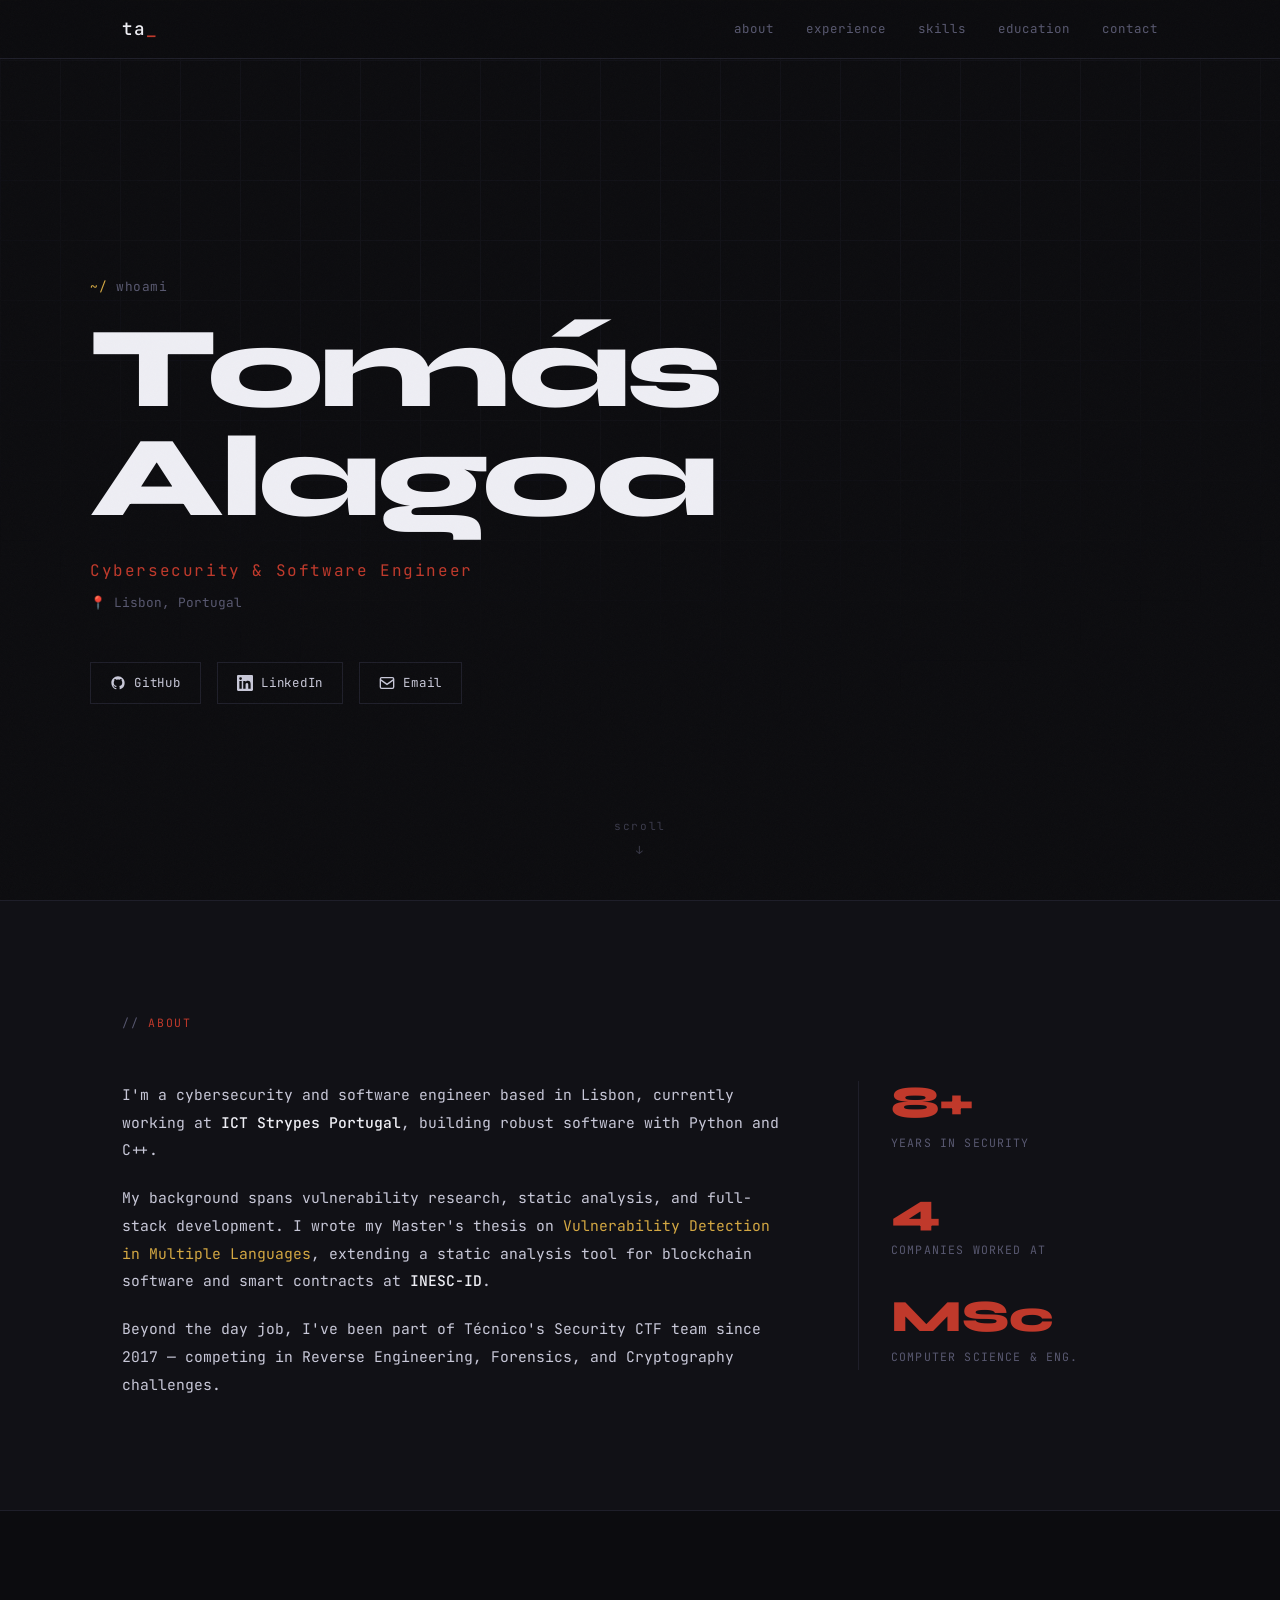
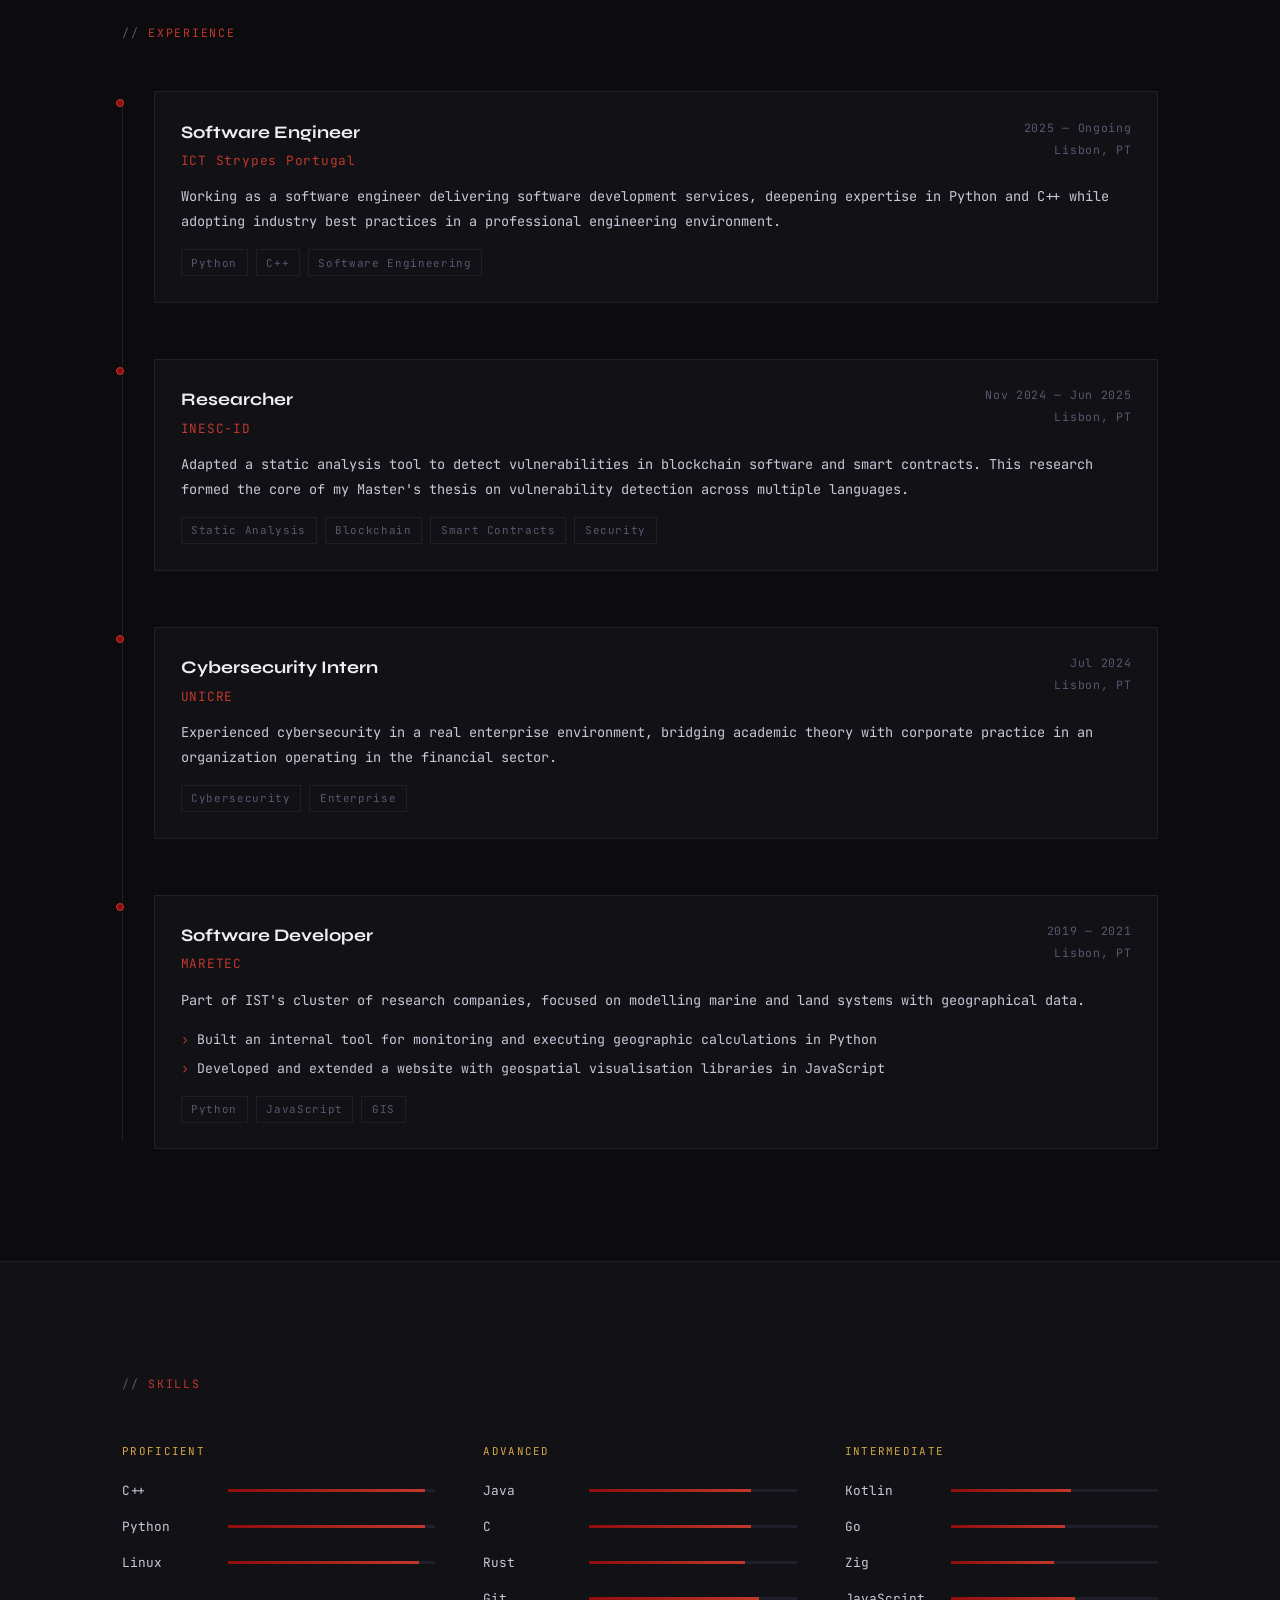
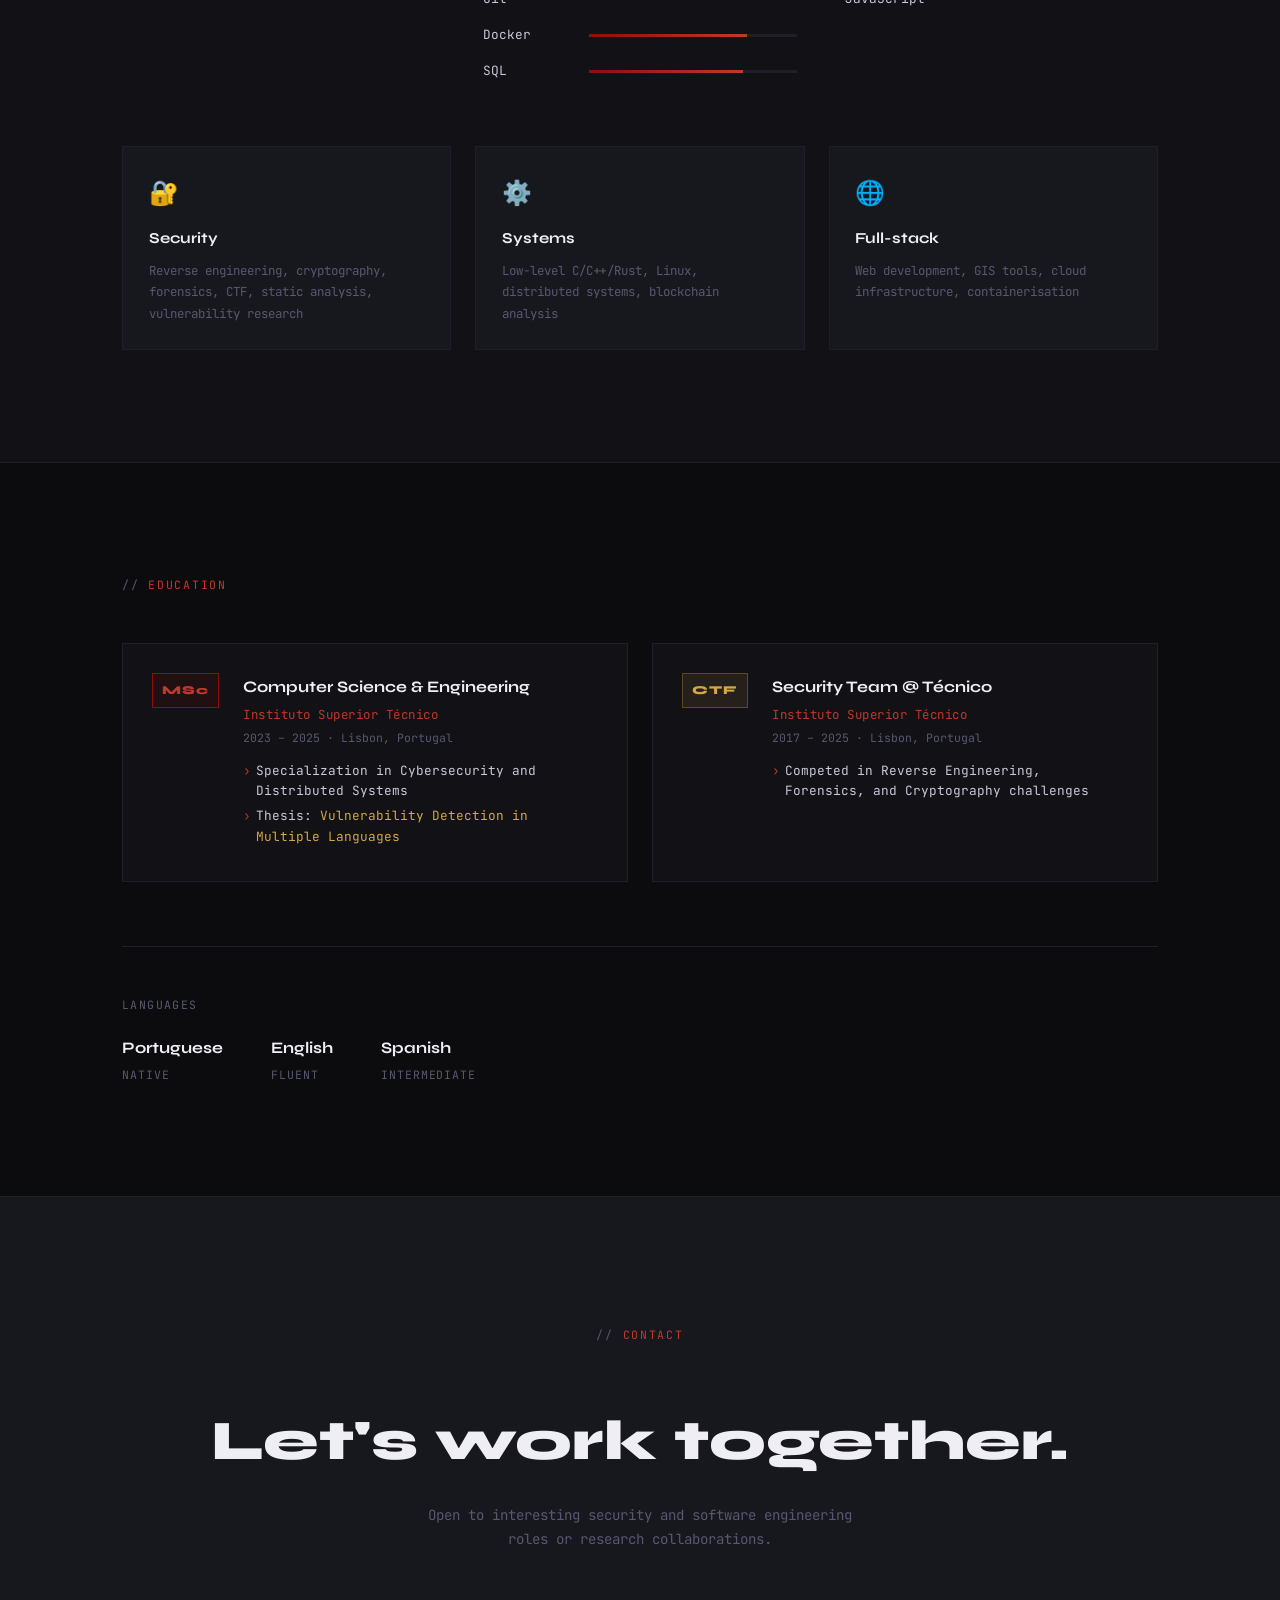
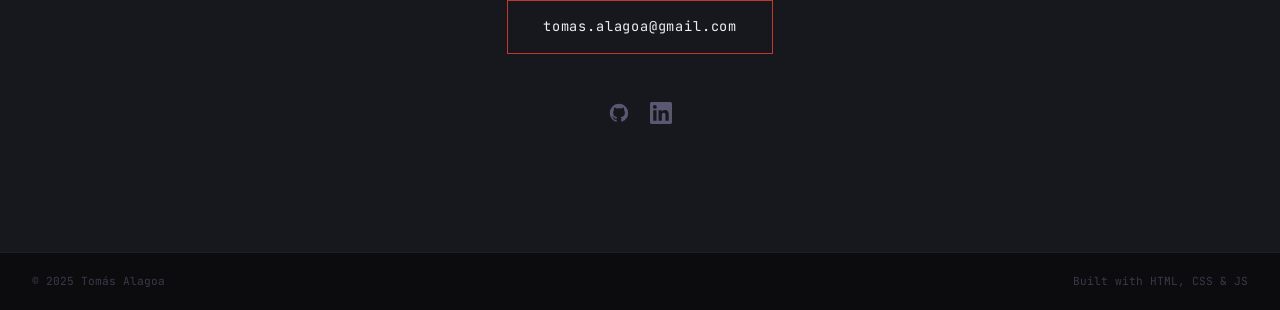
==== index.html @ 2c12c7b5 "Changes" ====
<!DOCTYPE html>
<html lang="en">
<head>
  <meta charset="UTF-8" />
  <meta name="viewport" content="width=device-width, initial-scale=1.0" />
  <title>Tomás Alagoa — Cybersecurity & Software Engineer</title>
  <link rel="stylesheet" href="style.css" />
  <link rel="preconnect" href="https://fonts.googleapis.com" />
  <link rel="preconnect" href="https://fonts.gstatic.com" crossorigin />
  <link href="https://fonts.googleapis.com/css2?family=Syne:wght@400;700;800&family=JetBrains+Mono:wght@300;400;500&display=swap" rel="stylesheet" />
</head>
<body>

  <!-- Noise overlay -->
  <div class="noise"></div>

  <!-- Grid background -->
  <div class="grid-bg"></div>

  <!-- NAV -->
  <nav id="navbar">
    <div class="nav-inner">
      <span class="nav-logo">ta<span class="blink">_</span></span>
      <ul class="nav-links">
        <li><a href="#about">about</a></li>
        <li><a href="#experience">experience</a></li>
        <li><a href="#skills">skills</a></li>
        <li><a href="#education">education</a></li>
        <li><a href="#contact">contact</a></li>
      </ul>
      <button class="hamburger" id="hamburger" aria-label="Toggle menu">
        <span></span><span></span><span></span>
      </button>
    </div>
    <div class="mobile-menu" id="mobile-menu">
      <a href="#about">about</a>
      <a href="#experience">experience</a>
      <a href="#skills">skills</a>
      <a href="#education">education</a>
      <a href="#contact">contact</a>
    </div>
  </nav>

  <!-- HERO -->
  <section id="hero">
    <div class="hero-inner">
      <p class="hero-pre"><span class="prompt">~/</span> whoami</p>
      <h1 class="hero-name">Tomás<br/>Alagoa</h1>
      <p class="hero-tagline">Cybersecurity &amp; Software Engineer</p>
      <p class="hero-location">📍 Lisbon, Portugal</p>
      <div class="hero-links">
        <a href="https://github.com/tomasalagoa" target="_blank" class="hero-link">
          <svg viewBox="0 0 24 24" fill="currentColor"><path d="M12 2C6.477 2 2 6.484 2 12.017c0 4.425 2.865 8.18 6.839 9.504.5.092.682-.217.682-.483 0-.237-.008-.868-.013-1.703-2.782.605-3.369-1.343-3.369-1.343-.454-1.158-1.11-1.466-1.11-1.466-.908-.62.069-.608.069-.608 1.003.07 1.531 1.032 1.531 1.032.892 1.53 2.341 1.088 2.91.832.092-.647.35-1.088.636-1.338-2.22-.253-4.555-1.113-4.555-4.951 0-1.093.39-1.988 1.029-2.688-.103-.253-.446-1.272.098-2.65 0 0 .84-.27 2.75 1.026A9.564 9.564 0 0112 6.844c.85.004 1.705.115 2.504.337 1.909-1.296 2.747-1.027 2.747-1.027.546 1.379.202 2.398.1 2.651.64.7 1.028 1.595 1.028 2.688 0 3.848-2.339 4.695-4.566 4.943.359.309.678.92.678 1.855 0 1.338-.012 2.419-.012 2.747 0 .268.18.58.688.482A10.019 10.019 0 0022 12.017C22 6.484 17.522 2 12 2z"/></svg>
          GitHub
        </a>
        <a href="https://linkedin.com/in/tomasalagoa" target="_blank" class="hero-link">
          <svg viewBox="0 0 24 24" fill="currentColor"><path d="M20.447 20.452h-3.554v-5.569c0-1.328-.027-3.037-1.852-3.037-1.853 0-2.136 1.445-2.136 2.939v5.667H9.351V9h3.414v1.561h.046c.477-.9 1.637-1.85 3.37-1.85 3.601 0 4.267 2.37 4.267 5.455v6.286zM5.337 7.433a2.062 2.062 0 01-2.063-2.065 2.064 2.064 0 112.063 2.065zm1.782 13.019H3.555V9h3.564v11.452zM22.225 0H1.771C.792 0 0 .774 0 1.729v20.542C0 23.227.792 24 1.771 24h20.451C23.2 24 24 23.227 24 22.271V1.729C24 .774 23.2 0 22.222 0h.003z"/></svg>
          LinkedIn
        </a>
        <a href="mailto:tomas.alagoa@gmail.com" class="hero-link">
          <svg viewBox="0 0 24 24" fill="none" stroke="currentColor" stroke-width="2"><rect x="2" y="4" width="20" height="16" rx="2"/><path d="m2 7 10 7 10-7"/></svg>
          Email
        </a>
      </div>
    </div>
    <div class="scroll-hint">scroll<span class="scroll-arrow">↓</span></div>
  </section>

  <!-- ABOUT -->
  <section id="about">
    <div class="section-inner">
      <div class="section-label"><span class="prompt">//</span> about</div>
      <div class="about-grid">
        <div class="about-text">
          <p>
            I'm a cybersecurity and software engineer based in Lisbon, currently working at <strong>ICT Strypes Portugal</strong>, building robust software with Python and C++.
          </p>
          <p>
            My background spans vulnerability research, static analysis, and full-stack development. I wrote my Master's thesis on <em>Vulnerability Detection in Multiple Languages</em>, extending a static analysis tool for blockchain software and smart contracts at <strong>INESC-ID</strong>.
          </p>
          <p>
            Beyond the day job, I've been part of Técnico's Security CTF team since 2017 — competing in Reverse Engineering, Forensics, and Cryptography challenges.
          </p>
        </div>
        <div class="about-stats">
          <div class="stat">
            <span class="stat-num">8+</span>
            <span class="stat-label">years in security</span>
          </div>
          <div class="stat">
            <span class="stat-num">4</span>
            <span class="stat-label">companies worked at</span>
          </div>
          <div class="stat">
            <span class="stat-num">MSc</span>
            <span class="stat-label">Computer Science &amp; Eng.</span>
          </div>
        </div>
      </div>
    </div>
  </section>

  <!-- EXPERIENCE -->
  <section id="experience">
    <div class="section-inner">
      <div class="section-label"><span class="prompt">//</span> experience</div>

      <div class="timeline">

        <div class="timeline-item" data-index="0">
          <div class="tl-dot"></div>
          <div class="tl-content">
            <div class="tl-header">
              <div>
                <h3 class="tl-role">Software Engineer</h3>
                <p class="tl-company">ICT Strypes Portugal</p>
              </div>
              <div class="tl-meta">
                <span class="tl-date">2025 — Ongoing</span>
                <span class="tl-location">Lisbon, PT</span>
              </div>
            </div>
            <p class="tl-desc">Working as a software engineer delivering software development services, deepening expertise in Python and C++ while adopting industry best practices in a professional engineering environment.</p>
            <div class="tl-tags">
              <span class="tag">Python</span>
              <span class="tag">C++</span>
              <span class="tag">Software Engineering</span>
            </div>
          </div>
        </div>

        <div class="timeline-item" data-index="1">
          <div class="tl-dot"></div>
          <div class="tl-content">
            <div class="tl-header">
              <div>
                <h3 class="tl-role">Researcher</h3>
                <p class="tl-company">INESC-ID</p>
              </div>
              <div class="tl-meta">
                <span class="tl-date">Nov 2024 — Jun 2025</span>
                <span class="tl-location">Lisbon, PT</span>
              </div>
            </div>
            <p class="tl-desc">Adapted a static analysis tool to detect vulnerabilities in blockchain software and smart contracts. This research formed the core of my Master's thesis on vulnerability detection across multiple languages.</p>
            <div class="tl-tags">
              <span class="tag">Static Analysis</span>
              <span class="tag">Blockchain</span>
              <span class="tag">Smart Contracts</span>
              <span class="tag">Security</span>
            </div>
          </div>
        </div>

        <div class="timeline-item" data-index="2">
          <div class="tl-dot"></div>
          <div class="tl-content">
            <div class="tl-header">
              <div>
                <h3 class="tl-role">Cybersecurity Intern</h3>
                <p class="tl-company">UNICRE</p>
              </div>
              <div class="tl-meta">
                <span class="tl-date">Jul 2024</span>
                <span class="tl-location">Lisbon, PT</span>
              </div>
            </div>
            <p class="tl-desc">Experienced cybersecurity in a real enterprise environment, bridging academic theory with corporate practice in an organization operating in the financial sector.</p>
            <div class="tl-tags">
              <span class="tag">Cybersecurity</span>
              <span class="tag">Enterprise</span>
            </div>
          </div>
        </div>

        <div class="timeline-item" data-index="3">
          <div class="tl-dot"></div>
          <div class="tl-content">
            <div class="tl-header">
              <div>
                <h3 class="tl-role">Software Developer</h3>
                <p class="tl-company">MARETEC</p>
              </div>
              <div class="tl-meta">
                <span class="tl-date">2019 — 2021</span>
                <span class="tl-location">Lisbon, PT</span>
              </div>
            </div>
            <p class="tl-desc">Part of IST's cluster of research companies, focused on modelling marine and land systems with geographical data.</p>
            <ul class="tl-list">
              <li>Built an internal tool for monitoring and executing geographic calculations in Python</li>
              <li>Developed and extended a website with geospatial visualisation libraries in JavaScript</li>
            </ul>
            <div class="tl-tags">
              <span class="tag">Python</span>
              <span class="tag">JavaScript</span>
              <span class="tag">GIS</span>
            </div>
          </div>
        </div>

      </div>
    </div>
  </section>

  <!-- SKILLS -->
  <section id="skills">
    <div class="section-inner">
      <div class="section-label"><span class="prompt">//</span> skills</div>

      <div class="skills-grid">

        <div class="skill-group">
          <p class="skill-level">Proficient</p>
          <div class="skill-bar-group">
            <div class="skill-bar-item">
              <span>C++</span>
              <div class="bar"><div class="bar-fill" data-w="95"></div></div>
            </div>
            <div class="skill-bar-item">
              <span>Python</span>
              <div class="bar"><div class="bar-fill" data-w="95"></div></div>
            </div>
            <div class="skill-bar-item">
              <span>Linux</span>
              <div class="bar"><div class="bar-fill" data-w="92"></div></div>
            </div>
          </div>
        </div>

        <div class="skill-group">
          <p class="skill-level">Advanced</p>
          <div class="skill-bar-group">
            <div class="skill-bar-item">
              <span>Java</span>
              <div class="bar"><div class="bar-fill" data-w="78"></div></div>
            </div>
            <div class="skill-bar-item">
              <span>C</span>
              <div class="bar"><div class="bar-fill" data-w="78"></div></div>
            </div>
            <div class="skill-bar-item">
              <span>Rust</span>
              <div class="bar"><div class="bar-fill" data-w="75"></div></div>
            </div>
            <div class="skill-bar-item">
              <span>Git</span>
              <div class="bar"><div class="bar-fill" data-w="82"></div></div>
            </div>
            <div class="skill-bar-item">
              <span>Docker</span>
              <div class="bar"><div class="bar-fill" data-w="76"></div></div>
            </div>
            <div class="skill-bar-item">
              <span>SQL</span>
              <div class="bar"><div class="bar-fill" data-w="74"></div></div>
            </div>
          </div>
        </div>

        <div class="skill-group">
          <p class="skill-level">Intermediate</p>
          <div class="skill-bar-group">
            <div class="skill-bar-item">
              <span>Kotlin</span>
              <div class="bar"><div class="bar-fill" data-w="58"></div></div>
            </div>
            <div class="skill-bar-item">
              <span>Go</span>
              <div class="bar"><div class="bar-fill" data-w="55"></div></div>
            </div>
            <div class="skill-bar-item">
              <span>Zig</span>
              <div class="bar"><div class="bar-fill" data-w="50"></div></div>
            </div>
            <div class="skill-bar-item">
              <span>JavaScript</span>
              <div class="bar"><div class="bar-fill" data-w="60"></div></div>
            </div>
          </div>
        </div>

      </div>

      <div class="domains">
        <div class="domain-card">
          <div class="domain-icon">🔐</div>
          <h4>Security</h4>
          <p>Reverse engineering, cryptography, forensics, CTF, static analysis, vulnerability research</p>
        </div>
        <div class="domain-card">
          <div class="domain-icon">⚙️</div>
          <h4>Systems</h4>
          <p>Low-level C/C++/Rust, Linux, distributed systems, blockchain analysis</p>
        </div>
        <div class="domain-card">
          <div class="domain-icon">🌐</div>
          <h4>Full-stack</h4>
          <p>Web development, GIS tools, cloud infrastructure, containerisation</p>
        </div>
      </div>

    </div>
  </section>

  <!-- EDUCATION -->
  <section id="education">
    <div class="section-inner">
      <div class="section-label"><span class="prompt">//</span> education</div>

      <div class="edu-grid">

        <div class="edu-card">
          <div class="edu-badge">MSc</div>
          <div class="edu-body">
            <h3>Computer Science &amp; Engineering</h3>
            <p class="edu-school">Instituto Superior Técnico</p>
            <p class="edu-date">2023 – 2025 · Lisbon, Portugal</p>
            <ul>
              <li>Specialization in Cybersecurity and Distributed Systems</li>
              <li>Thesis: <em>Vulnerability Detection in Multiple Languages</em></li>
            </ul>
          </div>
        </div>

        <div class="edu-card">
          <div class="edu-badge edu-badge--alt">CTF</div>
          <div class="edu-body">
            <h3>Security Team @ Técnico</h3>
            <p class="edu-school">Instituto Superior Técnico</p>
            <p class="edu-date">2017 – 2025 · Lisbon, Portugal</p>
            <ul>
              <li>Competed in Reverse Engineering, Forensics, and Cryptography challenges</li>
            </ul>
          </div>
        </div>

      </div>

      <div class="languages-block">
        <div class="section-sublabel">Languages</div>
        <div class="lang-list">
          <div class="lang-item">
            <span class="lang-name">Portuguese</span>
            <span class="lang-level">Native</span>
          </div>
          <div class="lang-item">
            <span class="lang-name">English</span>
            <span class="lang-level">Fluent</span>
          </div>
          <div class="lang-item">
            <span class="lang-name">Spanish</span>
            <span class="lang-level">Intermediate</span>
          </div>
        </div>
      </div>

    </div>
  </section>

  <!-- CONTACT -->
  <section id="contact">
    <div class="section-inner contact-inner">
      <div class="section-label"><span class="prompt">//</span> contact</div>
      <h2 class="contact-heading">Let's work together.</h2>
      <p class="contact-sub">Open to interesting security and software engineering roles or research collaborations.</p>
      <div class="contact-links">
        <a href="mailto:tomas.alagoa@gmail.com" class="contact-btn">
          tomas.alagoa@gmail.com
        </a>
        <div class="contact-socials">
          <a href="https://github.com/tomasalagoa" target="_blank" aria-label="GitHub">
            <svg viewBox="0 0 24 24" fill="currentColor"><path d="M12 2C6.477 2 2 6.484 2 12.017c0 4.425 2.865 8.18 6.839 9.504.5.092.682-.217.682-.483 0-.237-.008-.868-.013-1.703-2.782.605-3.369-1.343-3.369-1.343-.454-1.158-1.11-1.466-1.11-1.466-.908-.62.069-.608.069-.608 1.003.07 1.531 1.032 1.531 1.032.892 1.53 2.341 1.088 2.91.832.092-.647.35-1.088.636-1.338-2.22-.253-4.555-1.113-4.555-4.951 0-1.093.39-1.988 1.029-2.688-.103-.253-.446-1.272.098-2.65 0 0 .84-.27 2.75 1.026A9.564 9.564 0 0112 6.844c.85.004 1.705.115 2.504.337 1.909-1.296 2.747-1.027 2.747-1.027.546 1.379.202 2.398.1 2.651.64.7 1.028 1.595 1.028 2.688 0 3.848-2.339 4.695-4.566 4.943.359.309.678.92.678 1.855 0 1.338-.012 2.419-.012 2.747 0 .268.18.58.688.482A10.019 10.019 0 0022 12.017C22 6.484 17.522 2 12 2z"/></svg>
          </a>
          <a href="https://linkedin.com/in/tomasalagoa" target="_blank" aria-label="LinkedIn">
            <svg viewBox="0 0 24 24" fill="currentColor"><path d="M20.447 20.452h-3.554v-5.569c0-1.328-.027-3.037-1.852-3.037-1.853 0-2.136 1.445-2.136 2.939v5.667H9.351V9h3.414v1.561h.046c.477-.9 1.637-1.85 3.37-1.85 3.601 0 4.267 2.37 4.267 5.455v6.286zM5.337 7.433a2.062 2.062 0 01-2.063-2.065 2.064 2.064 0 112.063 2.065zm1.782 13.019H3.555V9h3.564v11.452zM22.225 0H1.771C.792 0 0 .774 0 1.729v20.542C0 23.227.792 24 1.771 24h20.451C23.2 24 24 23.227 24 22.271V1.729C24 .774 23.2 0 22.222 0h.003z"/></svg>
          </a>
        </div>
      </div>
    </div>
  </section>

  <!-- FOOTER -->
  <footer>
    <span class="mono">© 2025 Tomás Alagoa</span>
    <span class="mono footer-note">Built with HTML, CSS &amp; JS</span>
  </footer>

  <script src="main.js"></script>
</body>
</html>
---- style.css ----
/* ─── RESET & BASE ─────────────────────────────────── */
*, *::before, *::after { box-sizing: border-box; margin: 0; padding: 0; }

:root {
  --bg:        #0c0c0f;
  --surface:   #111116;
  --surface2:  #17171e;
  --border:    #1f1f2a;
  --red:       #c0392b;
  --red-dim:   #8f0d0d;
  --gold:      #d4a843;
  --text:      #c8c8d8;
  --text-dim:  #585870;
  --text-mute: #3a3a4a;
  --white:     #eeeef4;
  --mono:      'JetBrains Mono', monospace;
  --sans:      'Syne', sans-serif;
}

html { scroll-behavior: smooth; }

body {
  background: var(--bg);
  color: var(--text);
  font-family: var(--mono);
  font-size: 15px;
  line-height: 1.7;
  overflow-x: hidden;
}

/* ─── TEXTURES ─────────────────────────────────────── */
.noise {
  pointer-events: none;
  position: fixed;
  inset: 0;
  z-index: 1000;
  opacity: 0.025;
  background-image: url("data:image/svg+xml,%3Csvg viewBox='0 0 512 512' xmlns='http://www.w3.org/2000/svg'%3E%3Cfilter id='n'%3E%3CfeTurbulence type='fractalNoise' baseFrequency='0.75' numOctaves='4' stitchTiles='stitch'/%3E%3C/filter%3E%3Crect width='100%25' height='100%25' filter='url(%23n)'/%3E%3C/svg%3E");
  background-size: 200px 200px;
}

.grid-bg {
  pointer-events: none;
  position: fixed;
  inset: 0;
  z-index: 0;
  background-image:
    linear-gradient(var(--border) 1px, transparent 1px),
    linear-gradient(90deg, var(--border) 1px, transparent 1px);
  background-size: 60px 60px;
  opacity: 0.35;
  mask-image: radial-gradient(ellipse 80% 80% at 50% 0%, black 40%, transparent 100%);
}

/* ─── TYPOGRAPHY HELPERS ───────────────────────────── */
.mono { font-family: var(--mono); }
strong { color: var(--white); font-weight: 500; }
em { color: var(--gold); font-style: normal; }
a { color: inherit; text-decoration: none; }

/* ─── NAV ──────────────────────────────────────────── */
#navbar {
  position: fixed;
  top: 0; left: 0; right: 0;
  z-index: 900;
  background: rgba(12,12,15,0.85);
  backdrop-filter: blur(12px);
  border-bottom: 1px solid var(--border);
  transition: box-shadow 0.3s;
}
#navbar.scrolled { box-shadow: 0 4px 30px rgba(0,0,0,0.5); }

.nav-inner {
  max-width: 1100px;
  margin: 0 auto;
  padding: 0 2rem;
  height: 58px;
  display: flex;
  align-items: center;
  justify-content: space-between;
}

.nav-logo {
  font-family: var(--mono);
  font-size: 1.1rem;
  font-weight: 500;
  color: var(--white);
  letter-spacing: 0.05em;
}

.nav-links {
  list-style: none;
  display: flex;
  gap: 2rem;
}
.nav-links a {
  font-size: 0.78rem;
  color: var(--text-dim);
  letter-spacing: 0.08em;
  text-transform: lowercase;
  transition: color 0.2s;
  position: relative;
}
.nav-links a::after {
  content: '';
  position: absolute;
  bottom: -2px; left: 0; right: 100%;
  height: 1px;
  background: var(--red);
  transition: right 0.25s ease;
}
.nav-links a:hover { color: var(--white); }
.nav-links a:hover::after { right: 0; }

.blink {
  animation: blink 1.1s step-end infinite;
  color: var(--red);
}
@keyframes blink { 0%,100%{opacity:1} 50%{opacity:0} }

/* hamburger */
.hamburger {
  display: none;
  flex-direction: column;
  gap: 5px;
  background: none;
  border: none;
  cursor: pointer;
  padding: 4px;
}
.hamburger span {
  display: block;
  width: 22px;
  height: 1.5px;
  background: var(--text);
  transition: transform 0.3s, opacity 0.3s;
}

.mobile-menu {
  display: none;
  flex-direction: column;
  padding: 1rem 2rem 1.5rem;
  gap: 1rem;
  border-top: 1px solid var(--border);
}
.mobile-menu a {
  font-size: 0.85rem;
  color: var(--text-dim);
  letter-spacing: 0.08em;
}
.mobile-menu.open { display: flex; }

@media (max-width: 680px) {
  .nav-links { display: none; }
  .hamburger { display: flex; }
}

/* ─── SECTIONS ─────────────────────────────────────── */
section {
  position: relative;
  z-index: 1;
}

.section-inner {
  max-width: 1100px;
  margin: 0 auto;
  padding: 7rem 2rem;
}

.section-label {
  font-family: var(--mono);
  font-size: 0.72rem;
  letter-spacing: 0.15em;
  color: var(--red);
  text-transform: uppercase;
  margin-bottom: 3rem;
}
.section-label .prompt { color: var(--text-dim); }

.section-sublabel {
  font-size: 0.72rem;
  letter-spacing: 0.12em;
  color: var(--text-dim);
  text-transform: uppercase;
  margin-bottom: 1.2rem;
}

/* ─── HERO ─────────────────────────────────────────── */
#hero {
  min-height: 100vh;
  display: flex;
  flex-direction: column;
  justify-content: center;
  padding: 0 2rem;
  position: relative;
  z-index: 1;
}

.hero-inner {
  max-width: 1100px;
  margin: 0 auto;
  width: 100%;
  padding-top: 80px;
}

.hero-pre {
  font-family: var(--mono);
  font-size: 0.8rem;
  color: var(--text-dim);
  margin-bottom: 1rem;
  letter-spacing: 0.05em;
}
.hero-pre .prompt { color: var(--gold); }

.hero-name {
  font-family: var(--sans);
  font-size: clamp(3.5rem, 9vw, 7.5rem);
  font-weight: 800;
  line-height: 0.95;
  color: var(--white);
  letter-spacing: -0.03em;
  margin-bottom: 1.5rem;
}

/* Red underline accent on second word */
.hero-name::after {
  display: none;
}

.hero-tagline {
  font-family: var(--mono);
  font-size: clamp(0.85rem, 2vw, 1rem);
  color: var(--red);
  letter-spacing: 0.1em;
  margin-bottom: 0.5rem;
}

.hero-location {
  font-size: 0.8rem;
  color: var(--text-dim);
  margin-bottom: 3rem;
}

.hero-links {
  display: flex;
  flex-wrap: wrap;
  gap: 1rem;
}

.hero-link {
  display: inline-flex;
  align-items: center;
  gap: 0.5rem;
  padding: 0.6rem 1.2rem;
  border: 1px solid var(--border);
  font-family: var(--mono);
  font-size: 0.78rem;
  color: var(--text);
  letter-spacing: 0.06em;
  transition: border-color 0.2s, color 0.2s, background 0.2s;
}
.hero-link svg { width: 16px; height: 16px; flex-shrink: 0; }
.hero-link:hover {
  border-color: var(--red);
  color: var(--white);
  background: rgba(192,57,43,0.08);
}

.scroll-hint {
  position: absolute;
  bottom: 2.5rem;
  left: 50%;
  transform: translateX(-50%);
  font-size: 0.7rem;
  color: var(--text-mute);
  letter-spacing: 0.15em;
  display: flex;
  flex-direction: column;
  align-items: center;
  gap: 0.3rem;
}
.scroll-arrow {
  animation: bounce 1.6s ease-in-out infinite;
  display: block;
}
@keyframes bounce {
  0%,100% { transform: translateY(0); }
  50% { transform: translateY(5px); }
}

/* ─── ABOUT ────────────────────────────────────────── */
#about { background: var(--surface); border-top: 1px solid var(--border); border-bottom: 1px solid var(--border); }

.about-grid {
  display: grid;
  grid-template-columns: 1fr 300px;
  gap: 4rem;
  align-items: start;
}

.about-text p {
  color: var(--text);
  margin-bottom: 1.2rem;
  font-size: 0.92rem;
  line-height: 1.9;
}
.about-text p:last-child { margin-bottom: 0; }

.about-stats {
  display: flex;
  flex-direction: column;
  gap: 2rem;
  padding-left: 2rem;
  border-left: 1px solid var(--border);
}
.stat {}
.stat-num {
  display: block;
  font-family: var(--sans);
  font-size: 2.8rem;
  font-weight: 800;
  color: var(--red);
  line-height: 1;
  margin-bottom: 0.3rem;
}
.stat-label {
  font-size: 0.72rem;
  color: var(--text-dim);
  letter-spacing: 0.1em;
  text-transform: uppercase;
}

@media (max-width: 720px) {
  .about-grid { grid-template-columns: 1fr; }
  .about-stats { flex-direction: row; flex-wrap: wrap; padding-left: 0; border-left: none; border-top: 1px solid var(--border); padding-top: 2rem; }
}

/* ─── EXPERIENCE ───────────────────────────────────── */
#experience {}

.timeline {
  position: relative;
  padding-left: 2rem;
}
.timeline::before {
  content: '';
  position: absolute;
  left: 0;
  top: 8px;
  bottom: 8px;
  width: 1px;
  background: var(--border);
}

.timeline-item {
  position: relative;
  padding-bottom: 3.5rem;
  opacity: 0;
  transform: translateY(20px);
  transition: opacity 0.5s ease, transform 0.5s ease;
}
.timeline-item.visible { opacity: 1; transform: translateY(0); }
.timeline-item:last-child { padding-bottom: 0; }

.tl-dot {
  position: absolute;
  left: -2.4rem;
  top: 8px;
  width: 8px;
  height: 8px;
  border-radius: 50%;
  background: var(--red-dim);
  border: 1px solid var(--red);
  transition: background 0.3s;
}
.timeline-item:hover .tl-dot { background: var(--red); box-shadow: 0 0 8px var(--red); }

.tl-content {
  background: var(--surface);
  border: 1px solid var(--border);
  padding: 1.6rem;
  transition: border-color 0.2s;
}
.timeline-item:hover .tl-content { border-color: var(--red-dim); }

.tl-header {
  display: flex;
  justify-content: space-between;
  align-items: flex-start;
  flex-wrap: wrap;
  gap: 0.5rem;
  margin-bottom: 0.8rem;
}

.tl-role {
  font-family: var(--sans);
  font-weight: 700;
  font-size: 1.1rem;
  color: var(--white);
  margin-bottom: 0.15rem;
}

.tl-company {
  font-size: 0.8rem;
  color: var(--red);
  letter-spacing: 0.06em;
}

.tl-meta {
  text-align: right;
  display: flex;
  flex-direction: column;
  gap: 0.15rem;
}

.tl-date, .tl-location {
  font-size: 0.72rem;
  color: var(--text-dim);
  letter-spacing: 0.06em;
}

.tl-desc {
  font-size: 0.85rem;
  color: var(--text);
  line-height: 1.8;
  margin-bottom: 1rem;
}

.tl-list {
  list-style: none;
  margin-bottom: 1rem;
}
.tl-list li {
  font-size: 0.83rem;
  color: var(--text);
  padding-left: 1.2em;
  position: relative;
  margin-bottom: 0.4rem;
  line-height: 1.7;
}
.tl-list li::before {
  content: '›';
  position: absolute;
  left: 0;
  color: var(--red);
}

.tl-tags { display: flex; flex-wrap: wrap; gap: 0.5rem; }
.tag {
  font-size: 0.68rem;
  padding: 0.2rem 0.6rem;
  border: 1px solid var(--border);
  color: var(--text-dim);
  letter-spacing: 0.06em;
}

/* ─── SKILLS ───────────────────────────────────────── */
#skills { background: var(--surface); border-top: 1px solid var(--border); border-bottom: 1px solid var(--border); }

.skills-grid {
  display: grid;
  grid-template-columns: repeat(3, 1fr);
  gap: 3rem;
  margin-bottom: 4rem;
}

@media (max-width: 820px) { .skills-grid { grid-template-columns: 1fr; gap: 2rem; } }

.skill-level {
  font-size: 0.68rem;
  letter-spacing: 0.12em;
  text-transform: uppercase;
  color: var(--gold);
  margin-bottom: 1.2rem;
}

.skill-bar-group { display: flex; flex-direction: column; gap: 0.9rem; }

.skill-bar-item {
  display: flex;
  align-items: center;
  gap: 1rem;
}
.skill-bar-item span {
  width: 90px;
  font-size: 0.8rem;
  color: var(--text);
  flex-shrink: 0;
}

.bar {
  flex: 1;
  height: 3px;
  background: var(--border);
  position: relative;
  overflow: hidden;
}
.bar-fill {
  height: 100%;
  width: 0%;
  background: linear-gradient(90deg, var(--red-dim), var(--red));
  transition: width 1s cubic-bezier(0.16,1,0.3,1);
}

.domains {
  display: grid;
  grid-template-columns: repeat(3, 1fr);
  gap: 1.5rem;
}
@media (max-width: 720px) { .domains { grid-template-columns: 1fr; } }

.domain-card {
  padding: 1.6rem;
  border: 1px solid var(--border);
  background: var(--surface2);
  transition: border-color 0.25s, transform 0.25s;
}
.domain-card:hover {
  border-color: var(--red-dim);
  transform: translateY(-3px);
}
.domain-icon { font-size: 1.5rem; margin-bottom: 0.8rem; }
.domain-card h4 {
  font-family: var(--sans);
  font-weight: 700;
  color: var(--white);
  margin-bottom: 0.5rem;
  font-size: 0.95rem;
}
.domain-card p { font-size: 0.78rem; color: var(--text-dim); line-height: 1.7; }

/* ─── EDUCATION ────────────────────────────────────── */
.edu-grid {
  display: grid;
  grid-template-columns: 1fr 1fr;
  gap: 1.5rem;
  margin-bottom: 4rem;
}
@media (max-width: 680px) { .edu-grid { grid-template-columns: 1fr; } }

.edu-card {
  display: flex;
  gap: 1.5rem;
  border: 1px solid var(--border);
  background: var(--surface);
  padding: 1.8rem;
  transition: border-color 0.2s;
}
.edu-card:hover { border-color: var(--red-dim); }

.edu-badge {
  font-family: var(--sans);
  font-weight: 800;
  font-size: 0.75rem;
  letter-spacing: 0.06em;
  color: var(--red);
  background: rgba(143,13,13,0.12);
  border: 1px solid var(--red-dim);
  padding: 0.4rem 0.6rem;
  height: fit-content;
  flex-shrink: 0;
  min-width: 46px;
  text-align: center;
}
.edu-badge--alt { color: var(--gold); background: rgba(212,168,67,0.10); border-color: rgba(212,168,67,0.3); }

.edu-body h3 {
  font-family: var(--sans);
  font-weight: 700;
  font-size: 1rem;
  color: var(--white);
  margin-bottom: 0.25rem;
}
.edu-school { font-size: 0.78rem; color: var(--red); letter-spacing: 0.04em; margin-bottom: 0.2rem; }
.edu-date { font-size: 0.72rem; color: var(--text-dim); margin-bottom: 0.8rem; }
.edu-body ul { list-style: none; }
.edu-body li {
  font-size: 0.8rem;
  color: var(--text);
  padding-left: 1em;
  position: relative;
  margin-bottom: 0.3rem;
  line-height: 1.6;
}
.edu-body li::before { content: '›'; position: absolute; left: 0; color: var(--red); }

.languages-block { border-top: 1px solid var(--border); padding-top: 3rem; }

.lang-list { display: flex; gap: 3rem; flex-wrap: wrap; }
.lang-item { display: flex; flex-direction: column; gap: 0.25rem; }
.lang-name { font-family: var(--sans); font-weight: 700; font-size: 1rem; color: var(--white); }
.lang-level { font-size: 0.72rem; color: var(--text-dim); letter-spacing: 0.08em; text-transform: uppercase; }

/* ─── CONTACT ──────────────────────────────────────── */
#contact {
  background: var(--surface2);
  border-top: 1px solid var(--border);
}

.contact-inner {
  text-align: center;
  padding-top: 8rem;
  padding-bottom: 8rem;
}

.contact-heading {
  font-family: var(--sans);
  font-size: clamp(2rem, 5vw, 3.5rem);
  font-weight: 800;
  color: var(--white);
  margin-bottom: 1rem;
}

.contact-sub {
  font-size: 0.88rem;
  color: var(--text-dim);
  margin-bottom: 3rem;
  max-width: 460px;
  margin-left: auto;
  margin-right: auto;
}

.contact-btn {
  display: inline-block;
  padding: 0.9rem 2.2rem;
  border: 1px solid var(--red);
  color: var(--white);
  font-family: var(--mono);
  font-size: 0.85rem;
  letter-spacing: 0.06em;
  transition: background 0.2s, color 0.2s;
  margin-bottom: 2rem;
}
.contact-btn:hover { background: var(--red); }

.contact-links { display: flex; flex-direction: column; align-items: center; gap: 1rem; }

.contact-socials { display: flex; gap: 1.2rem; }
.contact-socials a {
  color: var(--text-dim);
  transition: color 0.2s;
  display: flex;
  align-items: center;
}
.contact-socials a svg { width: 22px; height: 22px; }
.contact-socials a:hover { color: var(--white); }

/* ─── FOOTER ───────────────────────────────────────── */
footer {
  display: flex;
  justify-content: space-between;
  align-items: center;
  flex-wrap: wrap;
  gap: 0.5rem;
  padding: 1.2rem 2rem;
  border-top: 1px solid var(--border);
  font-size: 0.7rem;
  color: var(--text-mute);
  position: relative;
  z-index: 1;
  max-width: 100%;
}
.footer-note { color: var(--text-mute); }

/* ─── SCROLL REVEAL DEFAULTS ───────────────────────── */
.reveal {
  opacity: 0;
  transform: translateY(24px);
  transition: opacity 0.6s ease, transform 0.6s ease;
}
.reveal.visible {
  opacity: 1;
  transform: none;
}
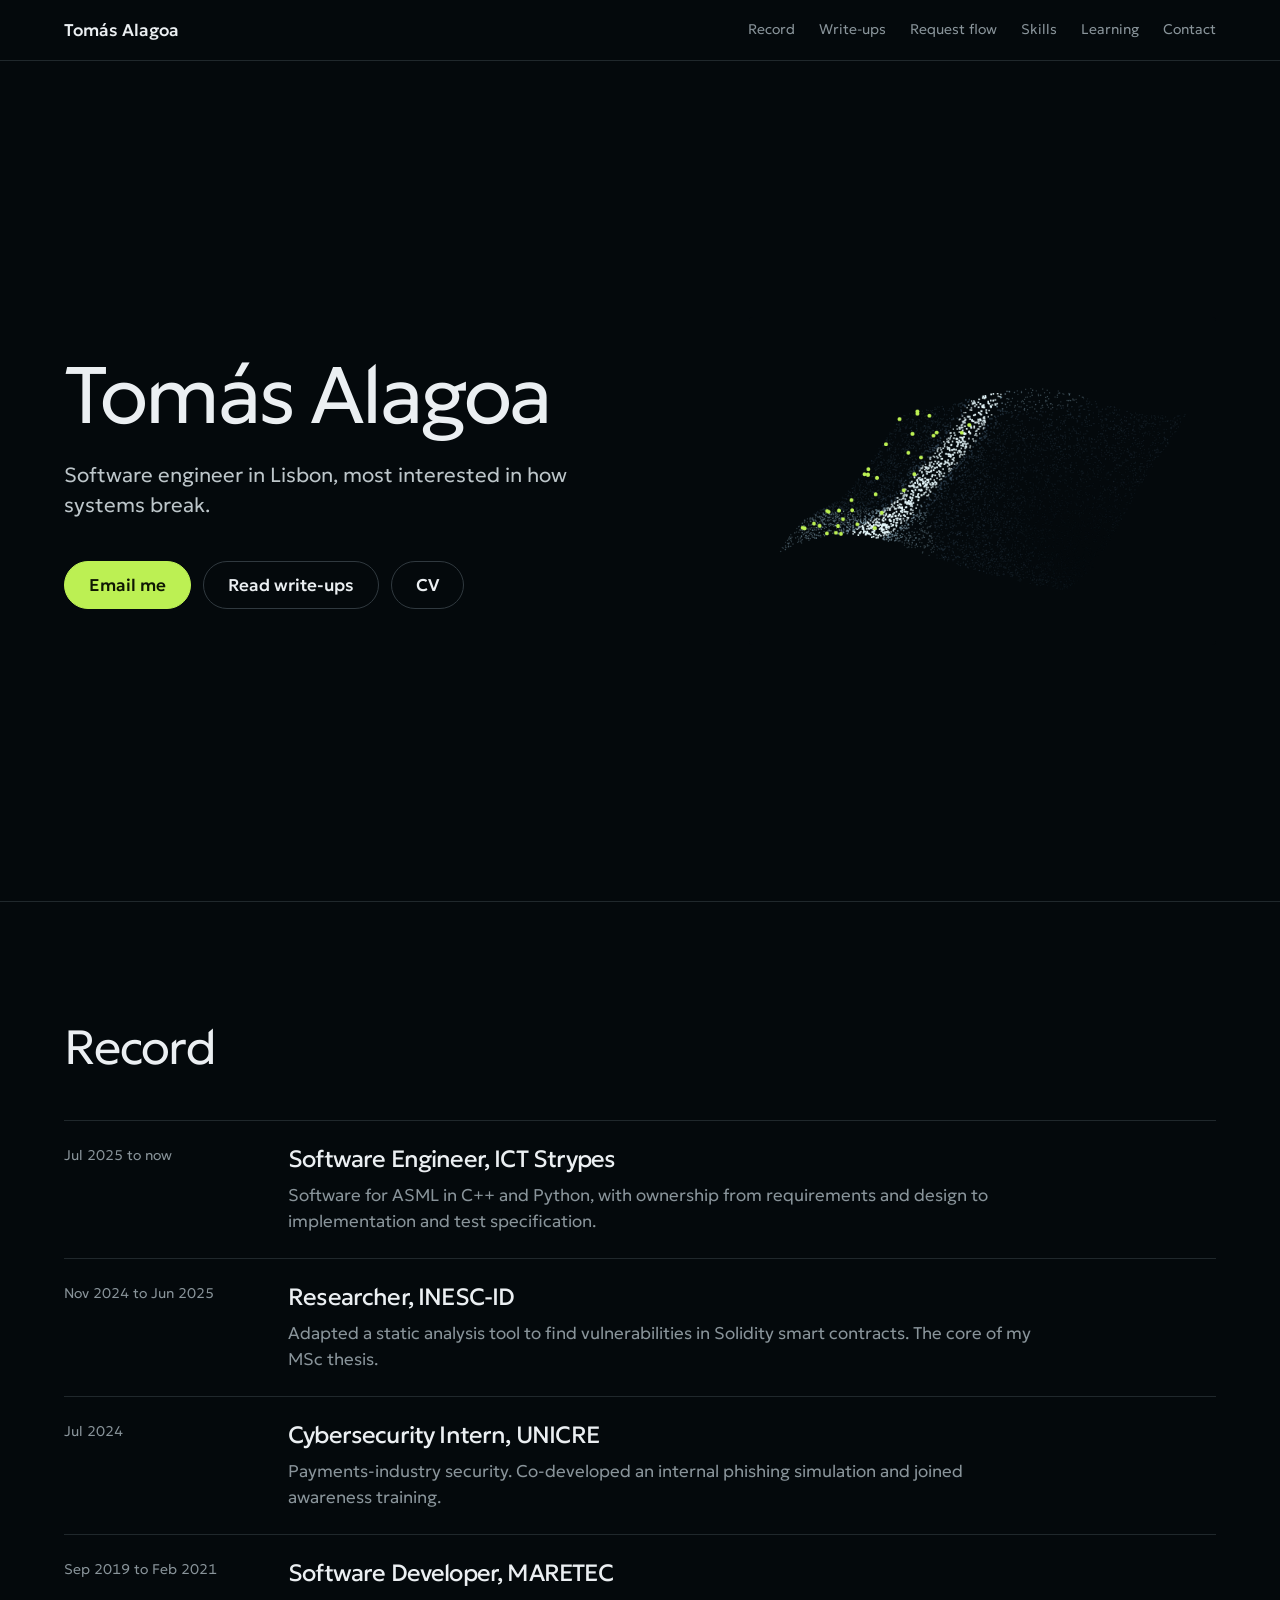
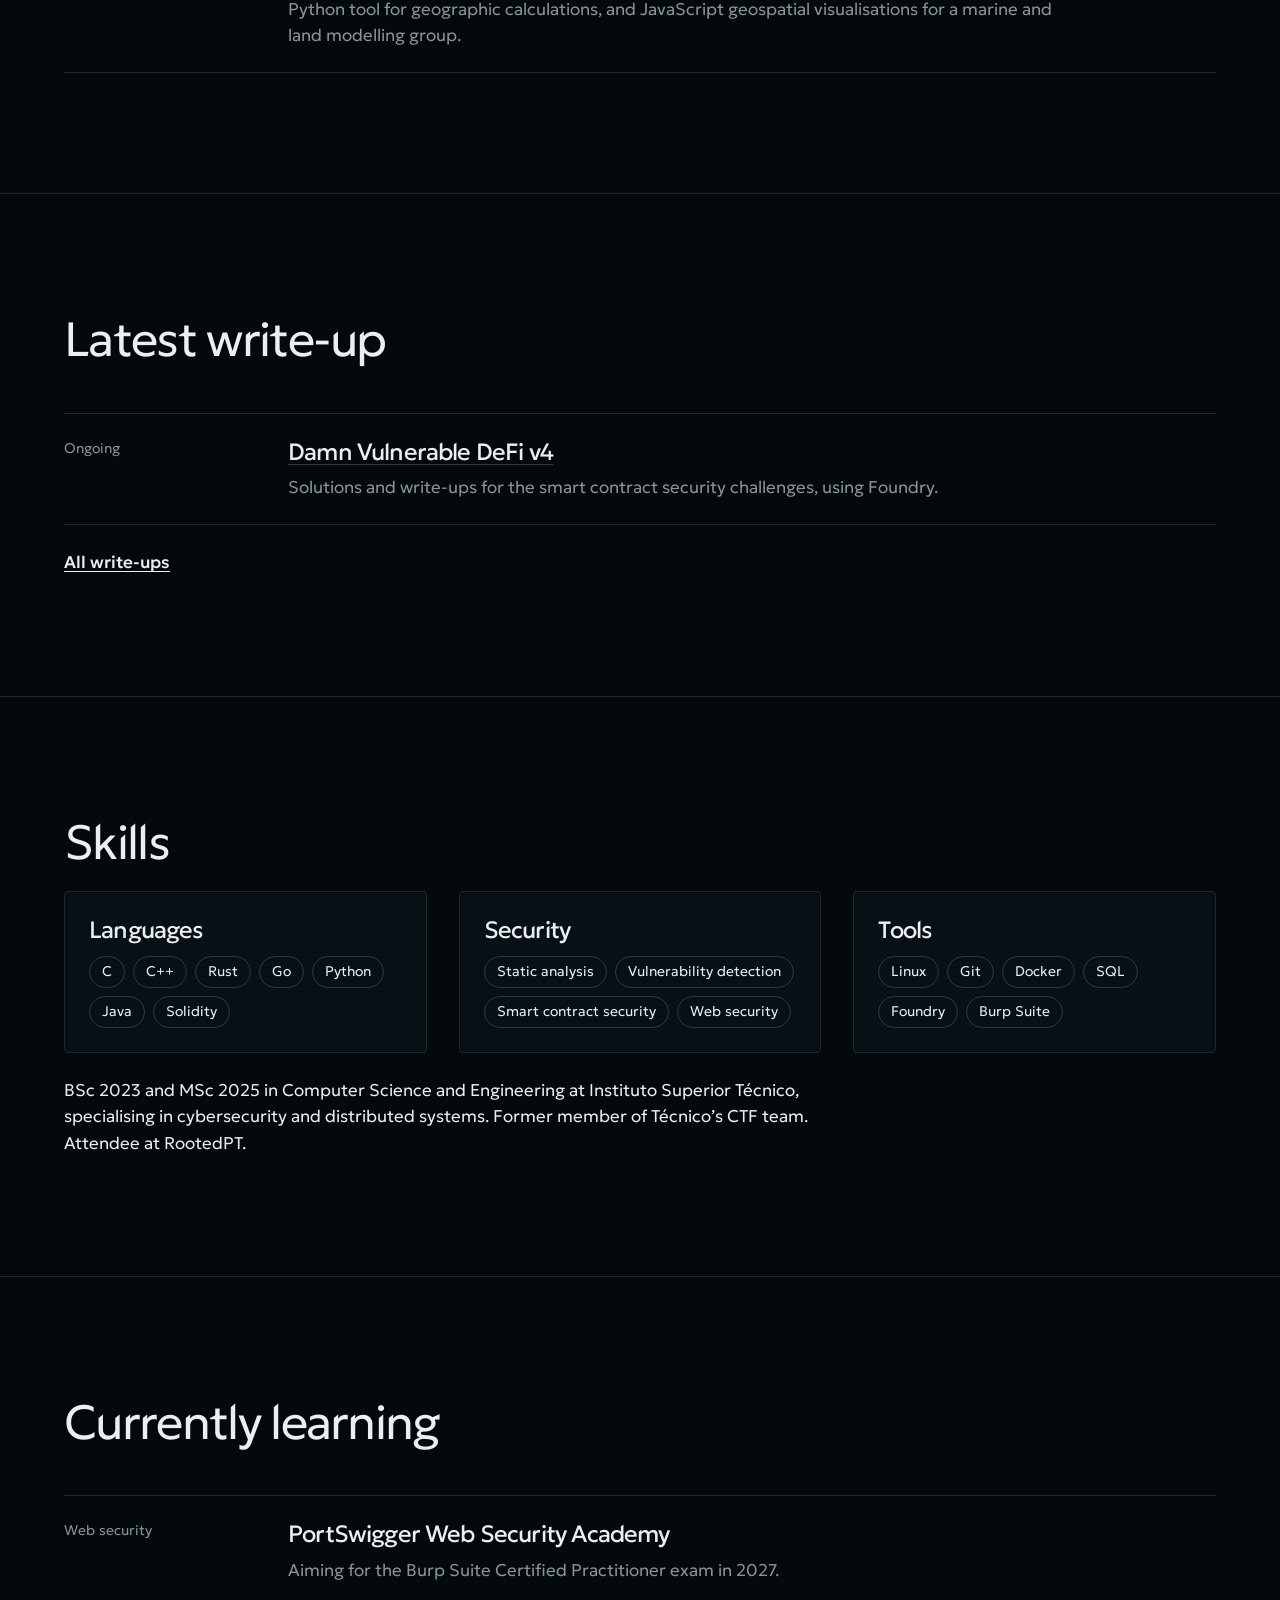
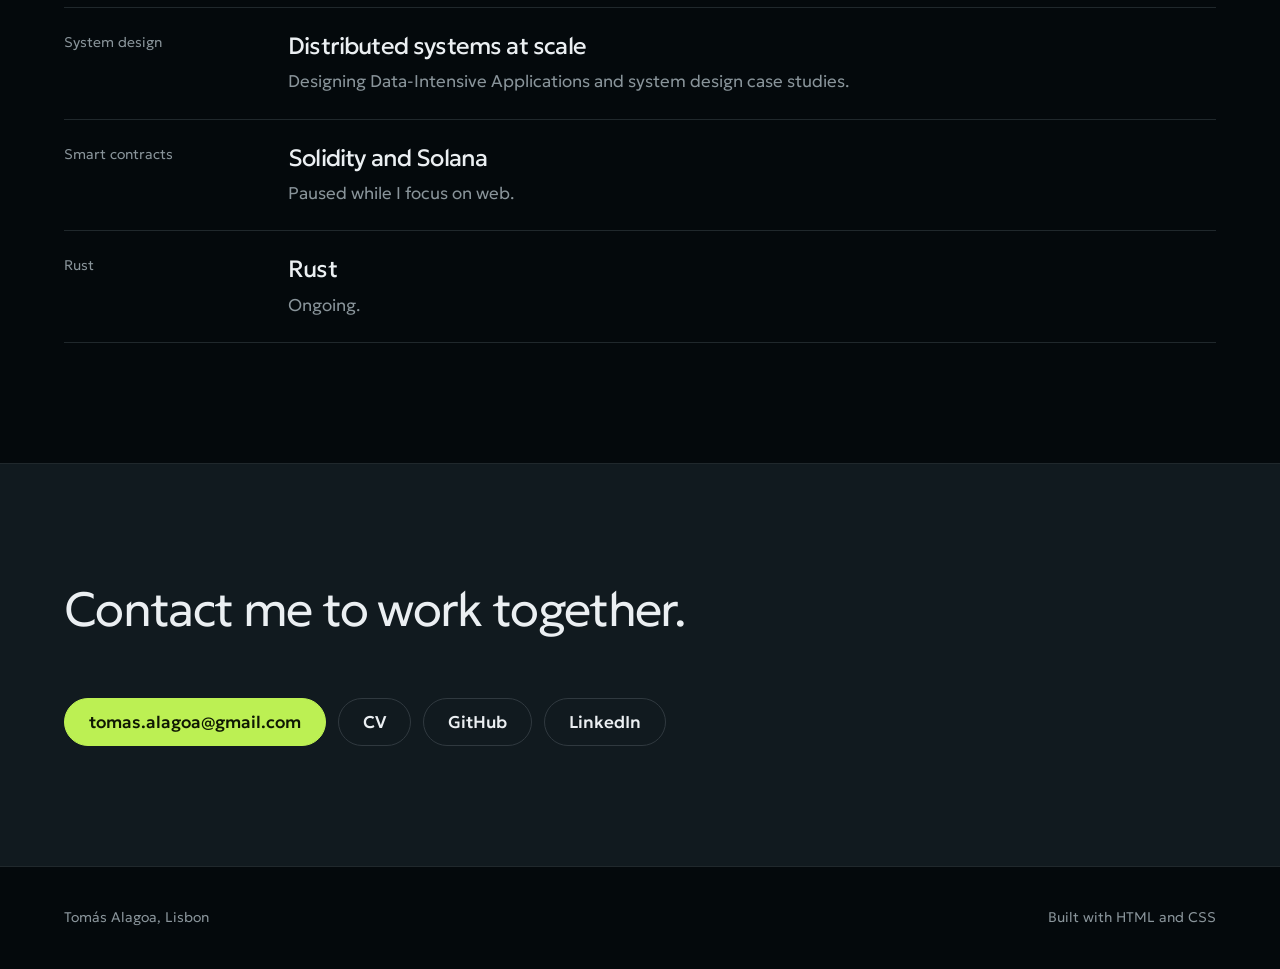
==== commit fc0b942b: "Update webpage" ====
--- a/index.html
+++ b/index.html
@@ -3,389 +3,136 @@
 <head>
   <meta charset="UTF-8" />
   <meta name="viewport" content="width=device-width, initial-scale=1.0" />
-  <title>Tomás Alagoa — Cybersecurity & Software Engineer</title>
-  <link rel="stylesheet" href="style.css" />
+  <title>Tomás Alagoa</title>
+  <meta name="description" content="Tomás Alagoa, cybersecurity and software engineer in Lisbon." />
+  <link rel="icon" href="favicon.svg" type="image/svg+xml" />
+  <meta property="og:type" content="website" />
+  <meta property="og:title" content="Tomás Alagoa" />
+  <meta property="og:description" content="Software engineer in Lisbon, most interested in how systems break." />
+  <meta property="og:url" content="https://tomasalagoa.github.io/" />
+  <meta property="og:image" content="https://tomasalagoa.github.io/og.png" />
+  <meta name="twitter:card" content="summary_large_image" />
   <link rel="preconnect" href="https://fonts.googleapis.com" />
   <link rel="preconnect" href="https://fonts.gstatic.com" crossorigin />
-  <link href="https://fonts.googleapis.com/css2?family=Syne:wght@400;700;800&family=JetBrains+Mono:wght@300;400;500&display=swap" rel="stylesheet" />
+  <link href="https://fonts.googleapis.com/css2?family=Geologica:wght,CRSV,SHRP@200..500,0,0..100&display=swap" rel="stylesheet" />
+  <link rel="stylesheet" href="style.css" />
 </head>
 <body>
+  <header class="nav">
+    <div class="container nav-in">
+      <a class="wordmark" href="index.html">Tomás Alagoa</a>
+      <nav aria-label="Main">
+        <a href="index.html#record">Record</a>
+        <a href="writeups/">Write-ups</a>
+        <a href="flow/">Request flow</a>
+        <a href="index.html#skills">Skills</a>
+        <a href="index.html#learning">Learning</a>
+        <a href="index.html#contact">Contact</a>
+      </nav>
+    </div>
+  </header>
+  <main>
+    <section class="hero container">
+      <div>
+        <h1>Tomás Alagoa</h1>
+        <p class="lead">Software engineer in Lisbon, most interested in how systems break.</p>
+        <div class="actions">
+          <a class="btn btn--primary" href="mailto:tomas.alagoa@gmail.com">Email me</a>
+          <a class="btn" href="writeups/">Read write-ups</a>
+          <a class="btn" href="tomas-alagoa-cv.pdf">CV</a>
+        </div>
+        
+      </div>
+      <div class="panel cloud" role="img" aria-label="A scanned terrain drawn as points, with a sweep passing over it"><canvas id="cloud" width="640" height="440"></canvas></div>
+    </section>
 
-  <!-- Noise overlay -->
-  <div class="noise"></div>
+    <section id="record" class="container block">
+      <h2>Record</h2>
+      <ol class="rows">
+        <li><span class="when">Jul 2025 to now</span><div><h3>Software Engineer, ICT Strypes</h3><p>Software for ASML in C++ and Python, with ownership from requirements and design to implementation and test specification.</p></div></li>
+        <li><span class="when">Nov 2024 to Jun 2025</span><div><h3>Researcher, INESC-ID</h3><p>Adapted a static analysis tool to find vulnerabilities in Solidity smart contracts. The core of my MSc thesis.</p></div></li>
+        <li><span class="when">Jul 2024</span><div><h3>Cybersecurity Intern, UNICRE</h3><p>Payments-industry security. Co-developed an internal phishing simulation and joined awareness training.</p></div></li>
+        <li><span class="when">Sep 2019 to Feb 2021</span><div><h3>Software Developer, MARETEC</h3><p>Python tool for geographic calculations, and JavaScript geospatial visualisations for a marine and land modelling group.</p></div></li>
+      </ol>
+    </section>
 
-  <!-- Grid background -->
-  <div class="grid-bg"></div>
+    <section id="latest" class="container block">
+      <h2>Latest write-up</h2>
+      <ol class="rows">
+        <li>
+          <span class="when">Ongoing</span>
+          <div><h3><a href="https://github.com/tomasalagoa/damn-vulnerable-defi">Damn Vulnerable DeFi v4</a></h3>
+          <p>Solutions and write-ups for the smart contract security challenges, using Foundry.</p></div>
+        </li>
+      </ol>
+      <a class="more" href="writeups/">All write-ups</a>
+    </section>
 
-  <!-- NAV -->
-  <nav id="navbar">
-    <div class="nav-inner">
-      <span class="nav-logo">ta<span class="blink">_</span></span>
-      <ul class="nav-links">
-        <li><a href="#about">about</a></li>
-        <li><a href="#experience">experience</a></li>
-        <li><a href="#skills">skills</a></li>
-        <li><a href="#education">education</a></li>
-        <li><a href="#contact">contact</a></li>
-      </ul>
-      <button class="hamburger" id="hamburger" aria-label="Toggle menu">
-        <span></span><span></span><span></span>
-      </button>
-    </div>
-    <div class="mobile-menu" id="mobile-menu">
-      <a href="#about">about</a>
-      <a href="#experience">experience</a>
-      <a href="#skills">skills</a>
-      <a href="#education">education</a>
-      <a href="#contact">contact</a>
-    </div>
-  </nav>
+    <section id="skills" class="container block">
+      <h2>Skills</h2>
+      <div class="cols-3">
+        <div><h3>Languages</h3><ul class="tags"><li>C</li><li>C++</li><li>Rust</li><li>Go</li><li>Python</li><li>Java</li><li>Solidity</li></ul></div>
+        <div><h3>Security</h3><ul class="tags"><li>Static analysis</li><li>Vulnerability detection</li><li>Smart contract security</li><li>Web security</li></ul></div>
+        <div><h3>Tools</h3><ul class="tags"><li>Linux</li><li>Git</li><li>Docker</li><li>SQL</li><li>Foundry</li><li>Burp Suite</li></ul></div>
+      </div>
+      <p>BSc 2023 and MSc 2025 in Computer Science and Engineering at Instituto Superior Técnico, specialising in cybersecurity and distributed systems. Former member of Técnico’s CTF team. Attendee at RootedPT.</p>
+    </section>
 
-  <!-- HERO -->
-  <section id="hero">
-    <div class="hero-inner">
-      <p class="hero-pre"><span class="prompt">~/</span> whoami</p>
-      <h1 class="hero-name">Tomás<br/>Alagoa</h1>
-      <p class="hero-tagline">Cybersecurity &amp; Software Engineer</p>
-      <p class="hero-location">📍 Lisbon, Portugal</p>
-      <div class="hero-links">
-        <a href="https://github.com/tomasalagoa" target="_blank" class="hero-link">
-          <svg viewBox="0 0 24 24" fill="currentColor"><path d="M12 2C6.477 2 2 6.484 2 12.017c0 4.425 2.865 8.18 6.839 9.504.5.092.682-.217.682-.483 0-.237-.008-.868-.013-1.703-2.782.605-3.369-1.343-3.369-1.343-.454-1.158-1.11-1.466-1.11-1.466-.908-.62.069-.608.069-.608 1.003.07 1.531 1.032 1.531 1.032.892 1.53 2.341 1.088 2.91.832.092-.647.35-1.088.636-1.338-2.22-.253-4.555-1.113-4.555-4.951 0-1.093.39-1.988 1.029-2.688-.103-.253-.446-1.272.098-2.65 0 0 .84-.27 2.75 1.026A9.564 9.564 0 0112 6.844c.85.004 1.705.115 2.504.337 1.909-1.296 2.747-1.027 2.747-1.027.546 1.379.202 2.398.1 2.651.64.7 1.028 1.595 1.028 2.688 0 3.848-2.339 4.695-4.566 4.943.359.309.678.92.678 1.855 0 1.338-.012 2.419-.012 2.747 0 .268.18.58.688.482A10.019 10.019 0 0022 12.017C22 6.484 17.522 2 12 2z"/></svg>
-          GitHub
-        </a>
-        <a href="https://linkedin.com/in/tomasalagoa" target="_blank" class="hero-link">
-          <svg viewBox="0 0 24 24" fill="currentColor"><path d="M20.447 20.452h-3.554v-5.569c0-1.328-.027-3.037-1.852-3.037-1.853 0-2.136 1.445-2.136 2.939v5.667H9.351V9h3.414v1.561h.046c.477-.9 1.637-1.85 3.37-1.85 3.601 0 4.267 2.37 4.267 5.455v6.286zM5.337 7.433a2.062 2.062 0 01-2.063-2.065 2.064 2.064 0 112.063 2.065zm1.782 13.019H3.555V9h3.564v11.452zM22.225 0H1.771C.792 0 0 .774 0 1.729v20.542C0 23.227.792 24 1.771 24h20.451C23.2 24 24 23.227 24 22.271V1.729C24 .774 23.2 0 22.222 0h.003z"/></svg>
-          LinkedIn
-        </a>
-        <a href="mailto:tomas.alagoa@gmail.com" class="hero-link">
-          <svg viewBox="0 0 24 24" fill="none" stroke="currentColor" stroke-width="2"><rect x="2" y="4" width="20" height="16" rx="2"/><path d="m2 7 10 7 10-7"/></svg>
-          Email
-        </a>
+    <section id="learning" class="container block">
+      <h2>Currently learning</h2>
+      <ol class="rows">
+        <li><span class="when">Web security</span><div><h3>PortSwigger Web Security Academy</h3><p>Aiming for the Burp Suite Certified Practitioner exam in 2027.</p></div></li>
+        <li><span class="when">System design</span><div><h3>Distributed systems at scale</h3><p>Designing Data-Intensive Applications and system design case studies.</p></div></li>
+        <li><span class="when">Smart contracts</span><div><h3>Solidity and Solana</h3><p>Paused while I focus on web.</p></div></li>
+        <li><span class="when">Rust</span><div><h3>Rust</h3><p>Ongoing.</p></div></li>
+      </ol>
+    </section>
+
+    <section id="contact" class="container block band">
+      <h2>Contact me to work together.</h2>
+      <div class="actions">
+        <a class="btn btn--primary" href="mailto:tomas.alagoa@gmail.com">tomas.alagoa@gmail.com</a>
+        <a class="btn" href="tomas-alagoa-cv.pdf">CV</a>
+        <a class="btn" href="https://github.com/tomasalagoa">GitHub</a>
+        <a class="btn" href="https://linkedin.com/in/tomasalagoa">LinkedIn</a>
       </div>
-    </div>
-    <div class="scroll-hint">scroll<span class="scroll-arrow">↓</span></div>
-  </section>
-
-  <!-- ABOUT -->
-  <section id="about">
-    <div class="section-inner">
-      <div class="section-label"><span class="prompt">//</span> about</div>
-      <div class="about-grid">
-        <div class="about-text">
-          <p>
-            I'm a cybersecurity and software engineer based in Lisbon, currently working at <strong>ICT Strypes Portugal</strong>, building robust software with Python and C++.
-          </p>
-          <p>
-            My background spans vulnerability research, static analysis, and full-stack development. I wrote my Master's thesis on <em>Vulnerability Detection in Multiple Languages</em>, extending a static analysis tool for blockchain software and smart contracts at <strong>INESC-ID</strong>.
-          </p>
-          <p>
-            Beyond the day job, I've been part of Técnico's Security CTF team since 2017 — competing in Reverse Engineering, Forensics, and Cryptography challenges.
-          </p>
-        </div>
-        <div class="about-stats">
-          <div class="stat">
-            <span class="stat-num">8+</span>
-            <span class="stat-label">years in security</span>
-          </div>
-          <div class="stat">
-            <span class="stat-num">4</span>
-            <span class="stat-label">companies worked at</span>
-          </div>
-          <div class="stat">
-            <span class="stat-num">MSc</span>
-            <span class="stat-label">Computer Science &amp; Eng.</span>
-          </div>
-        </div>
-      </div>
-    </div>
-  </section>
-
-  <!-- EXPERIENCE -->
-  <section id="experience">
-    <div class="section-inner">
-      <div class="section-label"><span class="prompt">//</span> experience</div>
-
-      <div class="timeline">
-
-        <div class="timeline-item" data-index="0">
-          <div class="tl-dot"></div>
-          <div class="tl-content">
-            <div class="tl-header">
-              <div>
-                <h3 class="tl-role">Software Engineer</h3>
-                <p class="tl-company">ICT Strypes Portugal</p>
-              </div>
-              <div class="tl-meta">
-                <span class="tl-date">2025 — Ongoing</span>
-                <span class="tl-location">Lisbon, PT</span>
-              </div>
-            </div>
-            <p class="tl-desc">Working as a software engineer delivering software development services, deepening expertise in Python and C++ while adopting industry best practices in a professional engineering environment.</p>
-            <div class="tl-tags">
-              <span class="tag">Python</span>
-              <span class="tag">C++</span>
-              <span class="tag">Software Engineering</span>
-            </div>
-          </div>
-        </div>
-
-        <div class="timeline-item" data-index="1">
-          <div class="tl-dot"></div>
-          <div class="tl-content">
-            <div class="tl-header">
-              <div>
-                <h3 class="tl-role">Researcher</h3>
-                <p class="tl-company">INESC-ID</p>
-              </div>
-              <div class="tl-meta">
-                <span class="tl-date">Nov 2024 — Jun 2025</span>
-                <span class="tl-location">Lisbon, PT</span>
-              </div>
-            </div>
-            <p class="tl-desc">Adapted a static analysis tool to detect vulnerabilities in blockchain software and smart contracts. This research formed the core of my Master's thesis on vulnerability detection across multiple languages.</p>
-            <div class="tl-tags">
-              <span class="tag">Static Analysis</span>
-              <span class="tag">Blockchain</span>
-              <span class="tag">Smart Contracts</span>
-              <span class="tag">Security</span>
-            </div>
-          </div>
-        </div>
-
-        <div class="timeline-item" data-index="2">
-          <div class="tl-dot"></div>
-          <div class="tl-content">
-            <div class="tl-header">
-              <div>
-                <h3 class="tl-role">Cybersecurity Intern</h3>
-                <p class="tl-company">UNICRE</p>
-              </div>
-              <div class="tl-meta">
-                <span class="tl-date">Jul 2024</span>
-                <span class="tl-location">Lisbon, PT</span>
-              </div>
-            </div>
-            <p class="tl-desc">Experienced cybersecurity in a real enterprise environment, bridging academic theory with corporate practice in an organization operating in the financial sector.</p>
-            <div class="tl-tags">
-              <span class="tag">Cybersecurity</span>
-              <span class="tag">Enterprise</span>
-            </div>
-          </div>
-        </div>
-
-        <div class="timeline-item" data-index="3">
-          <div class="tl-dot"></div>
-          <div class="tl-content">
-            <div class="tl-header">
-              <div>
-                <h3 class="tl-role">Software Developer</h3>
-                <p class="tl-company">MARETEC</p>
-              </div>
-              <div class="tl-meta">
-                <span class="tl-date">2019 — 2021</span>
-                <span class="tl-location">Lisbon, PT</span>
-              </div>
-            </div>
-            <p class="tl-desc">Part of IST's cluster of research companies, focused on modelling marine and land systems with geographical data.</p>
-            <ul class="tl-list">
-              <li>Built an internal tool for monitoring and executing geographic calculations in Python</li>
-              <li>Developed and extended a website with geospatial visualisation libraries in JavaScript</li>
-            </ul>
-            <div class="tl-tags">
-              <span class="tag">Python</span>
-              <span class="tag">JavaScript</span>
-              <span class="tag">GIS</span>
-            </div>
-          </div>
-        </div>
-
-      </div>
-    </div>
-  </section>
-
-  <!-- SKILLS -->
-  <section id="skills">
-    <div class="section-inner">
-      <div class="section-label"><span class="prompt">//</span> skills</div>
-
-      <div class="skills-grid">
-
-        <div class="skill-group">
-          <p class="skill-level">Proficient</p>
-          <div class="skill-bar-group">
-            <div class="skill-bar-item">
-              <span>C++</span>
-              <div class="bar"><div class="bar-fill" data-w="95"></div></div>
-            </div>
-            <div class="skill-bar-item">
-              <span>Python</span>
-              <div class="bar"><div class="bar-fill" data-w="95"></div></div>
-            </div>
-            <div class="skill-bar-item">
-              <span>Linux</span>
-              <div class="bar"><div class="bar-fill" data-w="92"></div></div>
-            </div>
-          </div>
-        </div>
-
-        <div class="skill-group">
-          <p class="skill-level">Advanced</p>
-          <div class="skill-bar-group">
-            <div class="skill-bar-item">
-              <span>Java</span>
-              <div class="bar"><div class="bar-fill" data-w="78"></div></div>
-            </div>
-            <div class="skill-bar-item">
-              <span>C</span>
-              <div class="bar"><div class="bar-fill" data-w="78"></div></div>
-            </div>
-            <div class="skill-bar-item">
-              <span>Rust</span>
-              <div class="bar"><div class="bar-fill" data-w="75"></div></div>
-            </div>
-            <div class="skill-bar-item">
-              <span>Git</span>
-              <div class="bar"><div class="bar-fill" data-w="82"></div></div>
-            </div>
-            <div class="skill-bar-item">
-              <span>Docker</span>
-              <div class="bar"><div class="bar-fill" data-w="76"></div></div>
-            </div>
-            <div class="skill-bar-item">
-              <span>SQL</span>
-              <div class="bar"><div class="bar-fill" data-w="74"></div></div>
-            </div>
-          </div>
-        </div>
-
-        <div class="skill-group">
-          <p class="skill-level">Intermediate</p>
-          <div class="skill-bar-group">
-            <div class="skill-bar-item">
-              <span>Kotlin</span>
-              <div class="bar"><div class="bar-fill" data-w="58"></div></div>
-            </div>
-            <div class="skill-bar-item">
-              <span>Go</span>
-              <div class="bar"><div class="bar-fill" data-w="55"></div></div>
-            </div>
-            <div class="skill-bar-item">
-              <span>Zig</span>
-              <div class="bar"><div class="bar-fill" data-w="50"></div></div>
-            </div>
-            <div class="skill-bar-item">
-              <span>JavaScript</span>
-              <div class="bar"><div class="bar-fill" data-w="60"></div></div>
-            </div>
-          </div>
-        </div>
-
-      </div>
-
-      <div class="domains">
-        <div class="domain-card">
-          <div class="domain-icon">🔐</div>
-          <h4>Security</h4>
-          <p>Reverse engineering, cryptography, forensics, CTF, static analysis, vulnerability research</p>
-        </div>
-        <div class="domain-card">
-          <div class="domain-icon">⚙️</div>
-          <h4>Systems</h4>
-          <p>Low-level C/C++/Rust, Linux, distributed systems, blockchain analysis</p>
-        </div>
-        <div class="domain-card">
-          <div class="domain-icon">🌐</div>
-          <h4>Full-stack</h4>
-          <p>Web development, GIS tools, cloud infrastructure, containerisation</p>
-        </div>
-      </div>
-
-    </div>
-  </section>
-
-  <!-- EDUCATION -->
-  <section id="education">
-    <div class="section-inner">
-      <div class="section-label"><span class="prompt">//</span> education</div>
-
-      <div class="edu-grid">
-
-        <div class="edu-card">
-          <div class="edu-badge">MSc</div>
-          <div class="edu-body">
-            <h3>Computer Science &amp; Engineering</h3>
-            <p class="edu-school">Instituto Superior Técnico</p>
-            <p class="edu-date">2023 – 2025 · Lisbon, Portugal</p>
-            <ul>
-              <li>Specialization in Cybersecurity and Distributed Systems</li>
-              <li>Thesis: <em>Vulnerability Detection in Multiple Languages</em></li>
-            </ul>
-          </div>
-        </div>
-
-        <div class="edu-card">
-          <div class="edu-badge edu-badge--alt">CTF</div>
-          <div class="edu-body">
-            <h3>Security Team @ Técnico</h3>
-            <p class="edu-school">Instituto Superior Técnico</p>
-            <p class="edu-date">2017 – 2025 · Lisbon, Portugal</p>
-            <ul>
-              <li>Competed in Reverse Engineering, Forensics, and Cryptography challenges</li>
-            </ul>
-          </div>
-        </div>
-
-      </div>
-
-      <div class="languages-block">
-        <div class="section-sublabel">Languages</div>
-        <div class="lang-list">
-          <div class="lang-item">
-            <span class="lang-name">Portuguese</span>
-            <span class="lang-level">Native</span>
-          </div>
-          <div class="lang-item">
-            <span class="lang-name">English</span>
-            <span class="lang-level">Fluent</span>
-          </div>
-          <div class="lang-item">
-            <span class="lang-name">Spanish</span>
-            <span class="lang-level">Intermediate</span>
-          </div>
-        </div>
-      </div>
-
-    </div>
-  </section>
-
-  <!-- CONTACT -->
-  <section id="contact">
-    <div class="section-inner contact-inner">
-      <div class="section-label"><span class="prompt">//</span> contact</div>
-      <h2 class="contact-heading">Let's work together.</h2>
-      <p class="contact-sub">Open to interesting security and software engineering roles or research collaborations.</p>
-      <div class="contact-links">
-        <a href="mailto:tomas.alagoa@gmail.com" class="contact-btn">
-          tomas.alagoa@gmail.com
-        </a>
-        <div class="contact-socials">
-          <a href="https://github.com/tomasalagoa" target="_blank" aria-label="GitHub">
-            <svg viewBox="0 0 24 24" fill="currentColor"><path d="M12 2C6.477 2 2 6.484 2 12.017c0 4.425 2.865 8.18 6.839 9.504.5.092.682-.217.682-.483 0-.237-.008-.868-.013-1.703-2.782.605-3.369-1.343-3.369-1.343-.454-1.158-1.11-1.466-1.11-1.466-.908-.62.069-.608.069-.608 1.003.07 1.531 1.032 1.531 1.032.892 1.53 2.341 1.088 2.91.832.092-.647.35-1.088.636-1.338-2.22-.253-4.555-1.113-4.555-4.951 0-1.093.39-1.988 1.029-2.688-.103-.253-.446-1.272.098-2.65 0 0 .84-.27 2.75 1.026A9.564 9.564 0 0112 6.844c.85.004 1.705.115 2.504.337 1.909-1.296 2.747-1.027 2.747-1.027.546 1.379.202 2.398.1 2.651.64.7 1.028 1.595 1.028 2.688 0 3.848-2.339 4.695-4.566 4.943.359.309.678.92.678 1.855 0 1.338-.012 2.419-.012 2.747 0 .268.18.58.688.482A10.019 10.019 0 0022 12.017C22 6.484 17.522 2 12 2z"/></svg>
-          </a>
-          <a href="https://linkedin.com/in/tomasalagoa" target="_blank" aria-label="LinkedIn">
-            <svg viewBox="0 0 24 24" fill="currentColor"><path d="M20.447 20.452h-3.554v-5.569c0-1.328-.027-3.037-1.852-3.037-1.853 0-2.136 1.445-2.136 2.939v5.667H9.351V9h3.414v1.561h.046c.477-.9 1.637-1.85 3.37-1.85 3.601 0 4.267 2.37 4.267 5.455v6.286zM5.337 7.433a2.062 2.062 0 01-2.063-2.065 2.064 2.064 0 112.063 2.065zm1.782 13.019H3.555V9h3.564v11.452zM22.225 0H1.771C.792 0 0 .774 0 1.729v20.542C0 23.227.792 24 1.771 24h20.451C23.2 24 24 23.227 24 22.271V1.729C24 .774 23.2 0 22.222 0h.003z"/></svg>
-          </a>
-        </div>
-      </div>
-    </div>
-  </section>
-
-  <!-- FOOTER -->
-  <footer>
-    <span class="mono">© 2025 Tomás Alagoa</span>
-    <span class="mono footer-note">Built with HTML, CSS &amp; JS</span>
-  </footer>
-
-  <script src="main.js"></script>
+    </section>
+  </main>
+  <footer class="container foot"><span>Tomás Alagoa, Lisbon</span><span>Built with HTML and CSS</span></footer>
+<script>
+(() => {
+  const c = document.getElementById('cloud'); if (!c) return;
+  const x = c.getContext('2d'), W = c.width, H = c.height, N = 7000;
+  const css = getComputedStyle(document.documentElement);
+  const col = (n) => css.getPropertyValue(n).trim();
+  const lo = col('--point-lo'), mid = col('--point-mid'), hi = col('--point-hi'), found = col('--color-accent');
+  const h = (u, v) => Math.sin(u * 5) * 0.35 + Math.cos(v * 4 + u * 2) * 0.3 + Math.sin((u + v) * 9) * 0.08;
+  const pts = Array.from({ length: N }, () => { const u = Math.random(), v = Math.random(), z = h(u, v); const sx = 40 + (u * 0.7 + v * 0.3) * (W - 80), sy = H * 0.78 - v * H * 0.5 - z * 70; return { sx, sy, x: sx, y: sy, z, u }; });
+  const m = { x: -999, y: -999 };
+  c.addEventListener('pointermove', (e) => { const r = c.getBoundingClientRect(); m.x = (e.clientX - r.left) * W / r.width; m.y = (e.clientY - r.top) * H / r.height; });
+  c.addEventListener('pointerleave', () => { m.x = m.y = -999; });
+  const pick = () => Array.from({ length: 100 }, () => pts[Math.floor(Math.random() * N)]);
+  let flags = pick(), prev = -1;
+  function draw(t) {
+    x.clearRect(0, 0, W, H);
+    const sweep = reduce ? 0.5 : (t / 5000) % 1.3 - 0.15;
+    if (sweep < prev) flags = pick();
+    prev = sweep;
+    for (const p of pts) {
+      const dx = p.sx - m.x, dy = p.sy - m.y, d = Math.hypot(dx, dy), f = d < 80 ? 1 - d / 80 : 0;
+      p.x += (p.sx + (dx / (d || 1)) * f * 22 - p.x) * 0.14; p.y += (p.sy + (dy / (d || 1)) * f * 22 - p.y) * 0.14;
+      const lit = Math.max(0, 1 - Math.abs(p.u - sweep) * 9);
+      x.globalAlpha = Math.min(1, 0.35 + p.z * 0.4 + lit * 0.6 + f * 0.5);
+      x.fillStyle = lit > 0.5 || f > 0.3 ? hi : p.z > 0.2 ? mid : lo;
+      const s = 1.4 + lit * 1.2 + f * 1.4; x.fillRect(p.x, p.y, s, s);
+    }
+    x.globalAlpha = 1; x.fillStyle = found;
+    for (const f of flags) if (reduce || sweep > f.u) { x.beginPath(); x.arc(f.x, f.y, 2.6, 0, 7); x.fill(); }
+    if (!reduce) requestAnimationFrame(draw);
+  }
+  const reduce = matchMedia('(prefers-reduced-motion: reduce)').matches;
+  requestAnimationFrame(draw);
+})();
+</script>
 </body>
 </html>
--- a/style.css
+++ b/style.css
@@ -1,674 +1,60 @@
-/* ─── RESET & BASE ─────────────────────────────────── */
-*, *::before, *::after { box-sizing: border-box; margin: 0; padding: 0; }
+/* Hallmark · shape: Record + Write-ups page · genre: modern-minimal · theme: Vantage (deal 3/3, seed personal-portfolio-cybersecurity-software-3d0d·dbc001e5·2026-11-13·r0, seed personal-portfolio-cybersecurity-software-3d0d·dbc001e5·2026-11-13·r0) · job: hire · draw: manual
+ * hero: Stage · nav: edge-aligned · footer: one line · imagery: none · signature: a scanned terrain of points swept by light, one found point in lime · vantage: terrain/steel
+ * axes: dark/grotesk-sans/chromatic-lime · posture: restrained · contrast: pass · fold: pass · v2.0.0 */
+/* Hallmark · pre-emit critique: P3 H4 E3 S4 R4 V4 · weakest: E, the cloud is a 2D canvas stand-in for a WebGL scene; kept it light and reduced-motion safe */
+@import url("./tokens.css");
+@import url("./base.css");
 
-:root {
-  --bg:        #0c0c0f;
-  --surface:   #111116;
-  --surface2:  #17171e;
-  --border:    #1f1f2a;
-  --red:       #c0392b;
-  --red-dim:   #8f0d0d;
-  --gold:      #d4a843;
-  --text:      #c8c8d8;
-  --text-dim:  #585870;
-  --text-mute: #3a3a4a;
-  --white:     #eeeef4;
-  --mono:      'JetBrains Mono', monospace;
-  --sans:      'Syne', sans-serif;
-}
+.skip{position:absolute;left:-999px}.skip:focus{left:var(--space-md);top:var(--space-md);z-index:9;background:var(--color-paper-2);padding:var(--space-sm)}
+.nav{position:sticky;top:0;z-index:5;background:var(--color-paper);border-bottom:var(--rule-hair) solid var(--color-rule)}
+.nav-in{display:flex;justify-content:space-between;align-items:center;min-height:60px;gap:var(--space-lg)}
+.wordmark{font-weight:500;text-decoration:none}
+.nav nav{display:flex;gap:var(--space-lg);font-size:var(--text-sm);color:var(--color-muted)}
+.nav nav a{text-decoration:none;padding:var(--space-xs) 0}
+.nav nav a:hover,.nav nav a[aria-current]{color:var(--color-accent)}
+.hero{display:grid;grid-template-columns:minmax(0,7fr) minmax(0,5fr);gap:var(--gap-columns);align-items:center;min-height:calc(100svh - 60px);max-height:800px;padding-block:var(--space-2xl)}
+.hero.solo{grid-template-columns:minmax(0,1fr);align-content:center}
+.hero h1{font-size:var(--text-display)}
+.hero .lead{margin-top:var(--space-lg);color:var(--color-ink-2)}
+.actions{display:flex;flex-wrap:wrap;gap:var(--space-sm);margin-top:var(--space-xl)}
+.btn{display:inline-flex;align-items:center;min-height:48px;padding:0 var(--space-lg);border:var(--rule-hair) solid var(--color-rule-2,var(--color-ink-2));border-radius:var(--radius-pill);background:transparent;color:var(--color-ink);font-weight:500;text-decoration:none;transition:background-color var(--dur-short) var(--ease-out)}
+.btn:hover{background:var(--color-paper-3)}
+.btn:active{transform:translateY(1px)}
+.btn--primary{background:var(--color-accent);border-color:var(--color-accent);color:var(--color-accent-ink)}
+.btn--primary:hover{background:color-mix(in oklab,var(--color-accent) 88%,var(--color-ink))}
+.panel{margin:0;padding:var(--space-xl);background:var(--color-paper-2);color:var(--color-ink);border:var(--rule-hair) solid var(--color-rule);border-radius:var(--radius-card)}
+.reading{font-size:var(--text-display-s);letter-spacing:-.04em;line-height:1;font-variant-numeric:tabular-nums}
+.who{margin-top:var(--space-lg);color:var(--color-ink-2)}
+.mono{font-variant-numeric:tabular-nums}
+.session div{display:grid;grid-template-columns:5rem minmax(0,1fr);gap:var(--space-md);padding-block:var(--space-xs)}
+.session dt{color:var(--color-muted)}.session dd{margin:0}
+.cloud{padding:0;overflow:hidden}.cloud canvas{width:100%;height:auto}
+.figs{display:flex;flex-wrap:wrap;gap:var(--space-2xl);margin-top:var(--space-2xl)}
+.figs div{display:grid;gap:var(--space-2xs)}.fig{font-size:var(--text-display-s);line-height:1;font-variant-numeric:tabular-nums;letter-spacing:var(--tracking-display)}.cap{color:var(--color-muted);font-size:var(--text-sm)}
+.block{padding-block:var(--section-gap-s);display:grid;gap:var(--space-lg);border-top:var(--rule-hair) solid var(--color-rule)}
+.rows{list-style:none;margin:var(--space-lg) 0 0;padding:0;display:grid}
+.rows li{display:grid;grid-template-columns:12rem minmax(0,1fr);gap:var(--gap-columns);padding-block:var(--space-lg);border-top:var(--rule-hair) solid var(--color-rule)}
+.rows li:last-child{border-bottom:var(--rule-hair) solid var(--color-rule)}
+.rows .when{color:var(--color-muted);font-size:var(--text-sm);font-variant-numeric:tabular-nums}
+.rows p{margin-top:var(--space-xs);color:var(--color-muted)}
+.rows a{text-decoration-color:var(--color-rule-2,var(--color-muted))}.rows a:hover,.more:hover{color:var(--color-accent)}
+.more{justify-self:start;font-weight:500}
+.cols-3{display:grid;grid-template-columns:repeat(3,minmax(0,1fr));gap:var(--gap-columns)}
+.cols-3>div{padding:var(--space-lg);background:var(--color-paper-2);border:var(--rule-hair) solid var(--color-rule);border-radius:var(--radius-card);color:var(--color-ink)}
+.tags{list-style:none;margin:var(--space-sm) 0 0;padding:0;display:flex;flex-wrap:wrap;gap:var(--space-xs)}
+.tags li{border:var(--rule-hair) solid var(--color-rule-2,var(--color-rule));border-radius:4px;padding:var(--space-2xs) var(--space-sm);font-size:var(--text-sm)}
+.band{background:var(--color-paper-3);color:var(--color-ink)}.band h2{max-width:24ch}
+.page-head{padding-top:var(--space-3xl);padding-bottom:var(--space-xl);display:grid;gap:var(--space-md)}
+.foot{display:flex;justify-content:space-between;flex-wrap:wrap;gap:var(--space-md);padding-block:var(--space-xl);color:var(--color-muted);font-size:var(--text-sm);border-top:var(--rule-hair) solid var(--color-rule)}
+@media (max-width:60rem){.hero{grid-template-columns:minmax(0,1fr);max-height:none}.cols-3{grid-template-columns:minmax(0,1fr)}.rows li{grid-template-columns:minmax(0,1fr);gap:var(--space-2xs)}.nav nav{gap:var(--space-md)}.figs{gap:var(--space-xl)}}
 
-html { scroll-behavior: smooth; }
+/* Vantage */
+body{font-weight:300;font-size:1.0625rem}h1,h2,h3{font-weight:300;font-variation-settings:"SHRP" 100}h3{font-weight:400}.btn{border-radius:var(--radius-pill)}.btn--primary:hover{background:var(--color-accent-hi)}.cols-3>div{border-radius:var(--radius-card);background:var(--color-paper-2)}.panel{border-radius:var(--radius-card)}.cloud{background:var(--color-paper)}.tags li{border-radius:999px}.rows li{border-top-color:var(--color-rule)}
+.cloud{border:0}
 
-body {
-  background: var(--bg);
-  color: var(--text);
-  font-family: var(--mono);
-  font-size: 15px;
-  line-height: 1.7;
-  overflow-x: hidden;
-}
-
-/* ─── TEXTURES ─────────────────────────────────────── */
-.noise {
-  pointer-events: none;
-  position: fixed;
-  inset: 0;
-  z-index: 1000;
-  opacity: 0.025;
-  background-image: url("data:image/svg+xml,%3Csvg viewBox='0 0 512 512' xmlns='http://www.w3.org/2000/svg'%3E%3Cfilter id='n'%3E%3CfeTurbulence type='fractalNoise' baseFrequency='0.75' numOctaves='4' stitchTiles='stitch'/%3E%3C/filter%3E%3Crect width='100%25' height='100%25' filter='url(%23n)'/%3E%3C/svg%3E");
-  background-size: 200px 200px;
-}
-
-.grid-bg {
-  pointer-events: none;
-  position: fixed;
-  inset: 0;
-  z-index: 0;
-  background-image:
-    linear-gradient(var(--border) 1px, transparent 1px),
-    linear-gradient(90deg, var(--border) 1px, transparent 1px);
-  background-size: 60px 60px;
-  opacity: 0.35;
-  mask-image: radial-gradient(ellipse 80% 80% at 50% 0%, black 40%, transparent 100%);
-}
-
-/* ─── TYPOGRAPHY HELPERS ───────────────────────────── */
-.mono { font-family: var(--mono); }
-strong { color: var(--white); font-weight: 500; }
-em { color: var(--gold); font-style: normal; }
-a { color: inherit; text-decoration: none; }
-
-/* ─── NAV ──────────────────────────────────────────── */
-#navbar {
-  position: fixed;
-  top: 0; left: 0; right: 0;
-  z-index: 900;
-  background: rgba(12,12,15,0.85);
-  backdrop-filter: blur(12px);
-  border-bottom: 1px solid var(--border);
-  transition: box-shadow 0.3s;
-}
-#navbar.scrolled { box-shadow: 0 4px 30px rgba(0,0,0,0.5); }
-
-.nav-inner {
-  max-width: 1100px;
-  margin: 0 auto;
-  padding: 0 2rem;
-  height: 58px;
-  display: flex;
-  align-items: center;
-  justify-content: space-between;
-}
-
-.nav-logo {
-  font-family: var(--mono);
-  font-size: 1.1rem;
-  font-weight: 500;
-  color: var(--white);
-  letter-spacing: 0.05em;
-}
-
-.nav-links {
-  list-style: none;
-  display: flex;
-  gap: 2rem;
-}
-.nav-links a {
-  font-size: 0.78rem;
-  color: var(--text-dim);
-  letter-spacing: 0.08em;
-  text-transform: lowercase;
-  transition: color 0.2s;
-  position: relative;
-}
-.nav-links a::after {
-  content: '';
-  position: absolute;
-  bottom: -2px; left: 0; right: 100%;
-  height: 1px;
-  background: var(--red);
-  transition: right 0.25s ease;
-}
-.nav-links a:hover { color: var(--white); }
-.nav-links a:hover::after { right: 0; }
-
-.blink {
-  animation: blink 1.1s step-end infinite;
-  color: var(--red);
-}
-@keyframes blink { 0%,100%{opacity:1} 50%{opacity:0} }
-
-/* hamburger */
-.hamburger {
-  display: none;
-  flex-direction: column;
-  gap: 5px;
-  background: none;
-  border: none;
-  cursor: pointer;
-  padding: 4px;
-}
-.hamburger span {
-  display: block;
-  width: 22px;
-  height: 1.5px;
-  background: var(--text);
-  transition: transform 0.3s, opacity 0.3s;
-}
-
-.mobile-menu {
-  display: none;
-  flex-direction: column;
-  padding: 1rem 2rem 1.5rem;
-  gap: 1rem;
-  border-top: 1px solid var(--border);
-}
-.mobile-menu a {
-  font-size: 0.85rem;
-  color: var(--text-dim);
-  letter-spacing: 0.08em;
-}
-.mobile-menu.open { display: flex; }
-
-@media (max-width: 680px) {
-  .nav-links { display: none; }
-  .hamburger { display: flex; }
-}
-
-/* ─── SECTIONS ─────────────────────────────────────── */
-section {
-  position: relative;
-  z-index: 1;
-}
-
-.section-inner {
-  max-width: 1100px;
-  margin: 0 auto;
-  padding: 7rem 2rem;
-}
-
-.section-label {
-  font-family: var(--mono);
-  font-size: 0.72rem;
-  letter-spacing: 0.15em;
-  color: var(--red);
-  text-transform: uppercase;
-  margin-bottom: 3rem;
-}
-.section-label .prompt { color: var(--text-dim); }
-
-.section-sublabel {
-  font-size: 0.72rem;
-  letter-spacing: 0.12em;
-  color: var(--text-dim);
-  text-transform: uppercase;
-  margin-bottom: 1.2rem;
-}
-
-/* ─── HERO ─────────────────────────────────────────── */
-#hero {
-  min-height: 100vh;
-  display: flex;
-  flex-direction: column;
-  justify-content: center;
-  padding: 0 2rem;
-  position: relative;
-  z-index: 1;
-}
-
-.hero-inner {
-  max-width: 1100px;
-  margin: 0 auto;
-  width: 100%;
-  padding-top: 80px;
-}
-
-.hero-pre {
-  font-family: var(--mono);
-  font-size: 0.8rem;
-  color: var(--text-dim);
-  margin-bottom: 1rem;
-  letter-spacing: 0.05em;
-}
-.hero-pre .prompt { color: var(--gold); }
-
-.hero-name {
-  font-family: var(--sans);
-  font-size: clamp(3.5rem, 9vw, 7.5rem);
-  font-weight: 800;
-  line-height: 0.95;
-  color: var(--white);
-  letter-spacing: -0.03em;
-  margin-bottom: 1.5rem;
-}
-
-/* Red underline accent on second word */
-.hero-name::after {
-  display: none;
-}
-
-.hero-tagline {
-  font-family: var(--mono);
-  font-size: clamp(0.85rem, 2vw, 1rem);
-  color: var(--red);
-  letter-spacing: 0.1em;
-  margin-bottom: 0.5rem;
-}
-
-.hero-location {
-  font-size: 0.8rem;
-  color: var(--text-dim);
-  margin-bottom: 3rem;
-}
-
-.hero-links {
-  display: flex;
-  flex-wrap: wrap;
-  gap: 1rem;
-}
-
-.hero-link {
-  display: inline-flex;
-  align-items: center;
-  gap: 0.5rem;
-  padding: 0.6rem 1.2rem;
-  border: 1px solid var(--border);
-  font-family: var(--mono);
-  font-size: 0.78rem;
-  color: var(--text);
-  letter-spacing: 0.06em;
-  transition: border-color 0.2s, color 0.2s, background 0.2s;
-}
-.hero-link svg { width: 16px; height: 16px; flex-shrink: 0; }
-.hero-link:hover {
-  border-color: var(--red);
-  color: var(--white);
-  background: rgba(192,57,43,0.08);
-}
-
-.scroll-hint {
-  position: absolute;
-  bottom: 2.5rem;
-  left: 50%;
-  transform: translateX(-50%);
-  font-size: 0.7rem;
-  color: var(--text-mute);
-  letter-spacing: 0.15em;
-  display: flex;
-  flex-direction: column;
-  align-items: center;
-  gap: 0.3rem;
-}
-.scroll-arrow {
-  animation: bounce 1.6s ease-in-out infinite;
-  display: block;
-}
-@keyframes bounce {
-  0%,100% { transform: translateY(0); }
-  50% { transform: translateY(5px); }
-}
-
-/* ─── ABOUT ────────────────────────────────────────── */
-#about { background: var(--surface); border-top: 1px solid var(--border); border-bottom: 1px solid var(--border); }
-
-.about-grid {
-  display: grid;
-  grid-template-columns: 1fr 300px;
-  gap: 4rem;
-  align-items: start;
-}
-
-.about-text p {
-  color: var(--text);
-  margin-bottom: 1.2rem;
-  font-size: 0.92rem;
-  line-height: 1.9;
-}
-.about-text p:last-child { margin-bottom: 0; }
-
-.about-stats {
-  display: flex;
-  flex-direction: column;
-  gap: 2rem;
-  padding-left: 2rem;
-  border-left: 1px solid var(--border);
-}
-.stat {}
-.stat-num {
-  display: block;
-  font-family: var(--sans);
-  font-size: 2.8rem;
-  font-weight: 800;
-  color: var(--red);
-  line-height: 1;
-  margin-bottom: 0.3rem;
-}
-.stat-label {
-  font-size: 0.72rem;
-  color: var(--text-dim);
-  letter-spacing: 0.1em;
-  text-transform: uppercase;
-}
-
-@media (max-width: 720px) {
-  .about-grid { grid-template-columns: 1fr; }
-  .about-stats { flex-direction: row; flex-wrap: wrap; padding-left: 0; border-left: none; border-top: 1px solid var(--border); padding-top: 2rem; }
-}
-
-/* ─── EXPERIENCE ───────────────────────────────────── */
-#experience {}
-
-.timeline {
-  position: relative;
-  padding-left: 2rem;
-}
-.timeline::before {
-  content: '';
-  position: absolute;
-  left: 0;
-  top: 8px;
-  bottom: 8px;
-  width: 1px;
-  background: var(--border);
-}
-
-.timeline-item {
-  position: relative;
-  padding-bottom: 3.5rem;
-  opacity: 0;
-  transform: translateY(20px);
-  transition: opacity 0.5s ease, transform 0.5s ease;
-}
-.timeline-item.visible { opacity: 1; transform: translateY(0); }
-.timeline-item:last-child { padding-bottom: 0; }
-
-.tl-dot {
-  position: absolute;
-  left: -2.4rem;
-  top: 8px;
-  width: 8px;
-  height: 8px;
-  border-radius: 50%;
-  background: var(--red-dim);
-  border: 1px solid var(--red);
-  transition: background 0.3s;
-}
-.timeline-item:hover .tl-dot { background: var(--red); box-shadow: 0 0 8px var(--red); }
-
-.tl-content {
-  background: var(--surface);
-  border: 1px solid var(--border);
-  padding: 1.6rem;
-  transition: border-color 0.2s;
-}
-.timeline-item:hover .tl-content { border-color: var(--red-dim); }
-
-.tl-header {
-  display: flex;
-  justify-content: space-between;
-  align-items: flex-start;
-  flex-wrap: wrap;
-  gap: 0.5rem;
-  margin-bottom: 0.8rem;
-}
-
-.tl-role {
-  font-family: var(--sans);
-  font-weight: 700;
-  font-size: 1.1rem;
-  color: var(--white);
-  margin-bottom: 0.15rem;
-}
-
-.tl-company {
-  font-size: 0.8rem;
-  color: var(--red);
-  letter-spacing: 0.06em;
-}
-
-.tl-meta {
-  text-align: right;
-  display: flex;
-  flex-direction: column;
-  gap: 0.15rem;
-}
-
-.tl-date, .tl-location {
-  font-size: 0.72rem;
-  color: var(--text-dim);
-  letter-spacing: 0.06em;
-}
-
-.tl-desc {
-  font-size: 0.85rem;
-  color: var(--text);
-  line-height: 1.8;
-  margin-bottom: 1rem;
-}
-
-.tl-list {
-  list-style: none;
-  margin-bottom: 1rem;
-}
-.tl-list li {
-  font-size: 0.83rem;
-  color: var(--text);
-  padding-left: 1.2em;
-  position: relative;
-  margin-bottom: 0.4rem;
-  line-height: 1.7;
-}
-.tl-list li::before {
-  content: '›';
-  position: absolute;
-  left: 0;
-  color: var(--red);
-}
-
-.tl-tags { display: flex; flex-wrap: wrap; gap: 0.5rem; }
-.tag {
-  font-size: 0.68rem;
-  padding: 0.2rem 0.6rem;
-  border: 1px solid var(--border);
-  color: var(--text-dim);
-  letter-spacing: 0.06em;
-}
-
-/* ─── SKILLS ───────────────────────────────────────── */
-#skills { background: var(--surface); border-top: 1px solid var(--border); border-bottom: 1px solid var(--border); }
-
-.skills-grid {
-  display: grid;
-  grid-template-columns: repeat(3, 1fr);
-  gap: 3rem;
-  margin-bottom: 4rem;
-}
-
-@media (max-width: 820px) { .skills-grid { grid-template-columns: 1fr; gap: 2rem; } }
-
-.skill-level {
-  font-size: 0.68rem;
-  letter-spacing: 0.12em;
-  text-transform: uppercase;
-  color: var(--gold);
-  margin-bottom: 1.2rem;
-}
-
-.skill-bar-group { display: flex; flex-direction: column; gap: 0.9rem; }
-
-.skill-bar-item {
-  display: flex;
-  align-items: center;
-  gap: 1rem;
-}
-.skill-bar-item span {
-  width: 90px;
-  font-size: 0.8rem;
-  color: var(--text);
-  flex-shrink: 0;
-}
-
-.bar {
-  flex: 1;
-  height: 3px;
-  background: var(--border);
-  position: relative;
-  overflow: hidden;
-}
-.bar-fill {
-  height: 100%;
-  width: 0%;
-  background: linear-gradient(90deg, var(--red-dim), var(--red));
-  transition: width 1s cubic-bezier(0.16,1,0.3,1);
-}
-
-.domains {
-  display: grid;
-  grid-template-columns: repeat(3, 1fr);
-  gap: 1.5rem;
-}
-@media (max-width: 720px) { .domains { grid-template-columns: 1fr; } }
-
-.domain-card {
-  padding: 1.6rem;
-  border: 1px solid var(--border);
-  background: var(--surface2);
-  transition: border-color 0.25s, transform 0.25s;
-}
-.domain-card:hover {
-  border-color: var(--red-dim);
-  transform: translateY(-3px);
-}
-.domain-icon { font-size: 1.5rem; margin-bottom: 0.8rem; }
-.domain-card h4 {
-  font-family: var(--sans);
-  font-weight: 700;
-  color: var(--white);
-  margin-bottom: 0.5rem;
-  font-size: 0.95rem;
-}
-.domain-card p { font-size: 0.78rem; color: var(--text-dim); line-height: 1.7; }
-
-/* ─── EDUCATION ────────────────────────────────────── */
-.edu-grid {
-  display: grid;
-  grid-template-columns: 1fr 1fr;
-  gap: 1.5rem;
-  margin-bottom: 4rem;
-}
-@media (max-width: 680px) { .edu-grid { grid-template-columns: 1fr; } }
-
-.edu-card {
-  display: flex;
-  gap: 1.5rem;
-  border: 1px solid var(--border);
-  background: var(--surface);
-  padding: 1.8rem;
-  transition: border-color 0.2s;
-}
-.edu-card:hover { border-color: var(--red-dim); }
-
-.edu-badge {
-  font-family: var(--sans);
-  font-weight: 800;
-  font-size: 0.75rem;
-  letter-spacing: 0.06em;
-  color: var(--red);
-  background: rgba(143,13,13,0.12);
-  border: 1px solid var(--red-dim);
-  padding: 0.4rem 0.6rem;
-  height: fit-content;
-  flex-shrink: 0;
-  min-width: 46px;
-  text-align: center;
-}
-.edu-badge--alt { color: var(--gold); background: rgba(212,168,67,0.10); border-color: rgba(212,168,67,0.3); }
-
-.edu-body h3 {
-  font-family: var(--sans);
-  font-weight: 700;
-  font-size: 1rem;
-  color: var(--white);
-  margin-bottom: 0.25rem;
-}
-.edu-school { font-size: 0.78rem; color: var(--red); letter-spacing: 0.04em; margin-bottom: 0.2rem; }
-.edu-date { font-size: 0.72rem; color: var(--text-dim); margin-bottom: 0.8rem; }
-.edu-body ul { list-style: none; }
-.edu-body li {
-  font-size: 0.8rem;
-  color: var(--text);
-  padding-left: 1em;
-  position: relative;
-  margin-bottom: 0.3rem;
-  line-height: 1.6;
-}
-.edu-body li::before { content: '›'; position: absolute; left: 0; color: var(--red); }
-
-.languages-block { border-top: 1px solid var(--border); padding-top: 3rem; }
-
-.lang-list { display: flex; gap: 3rem; flex-wrap: wrap; }
-.lang-item { display: flex; flex-direction: column; gap: 0.25rem; }
-.lang-name { font-family: var(--sans); font-weight: 700; font-size: 1rem; color: var(--white); }
-.lang-level { font-size: 0.72rem; color: var(--text-dim); letter-spacing: 0.08em; text-transform: uppercase; }
-
-/* ─── CONTACT ──────────────────────────────────────── */
-#contact {
-  background: var(--surface2);
-  border-top: 1px solid var(--border);
-}
-
-.contact-inner {
-  text-align: center;
-  padding-top: 8rem;
-  padding-bottom: 8rem;
-}
-
-.contact-heading {
-  font-family: var(--sans);
-  font-size: clamp(2rem, 5vw, 3.5rem);
-  font-weight: 800;
-  color: var(--white);
-  margin-bottom: 1rem;
-}
-
-.contact-sub {
-  font-size: 0.88rem;
-  color: var(--text-dim);
-  margin-bottom: 3rem;
-  max-width: 460px;
-  margin-left: auto;
-  margin-right: auto;
-}
-
-.contact-btn {
-  display: inline-block;
-  padding: 0.9rem 2.2rem;
-  border: 1px solid var(--red);
-  color: var(--white);
-  font-family: var(--mono);
-  font-size: 0.85rem;
-  letter-spacing: 0.06em;
-  transition: background 0.2s, color 0.2s;
-  margin-bottom: 2rem;
-}
-.contact-btn:hover { background: var(--red); }
-
-.contact-links { display: flex; flex-direction: column; align-items: center; gap: 1rem; }
-
-.contact-socials { display: flex; gap: 1.2rem; }
-.contact-socials a {
-  color: var(--text-dim);
-  transition: color 0.2s;
-  display: flex;
-  align-items: center;
-}
-.contact-socials a svg { width: 22px; height: 22px; }
-.contact-socials a:hover { color: var(--white); }
-
-/* ─── FOOTER ───────────────────────────────────────── */
-footer {
-  display: flex;
-  justify-content: space-between;
-  align-items: center;
-  flex-wrap: wrap;
-  gap: 0.5rem;
-  padding: 1.2rem 2rem;
-  border-top: 1px solid var(--border);
-  font-size: 0.7rem;
-  color: var(--text-mute);
-  position: relative;
-  z-index: 1;
-  max-width: 100%;
-}
-.footer-note { color: var(--text-mute); }
-
-/* ─── SCROLL REVEAL DEFAULTS ───────────────────────── */
-.reveal {
-  opacity: 0;
-  transform: translateY(24px);
-  transition: opacity 0.6s ease, transform 0.6s ease;
-}
-.reveal.visible {
-  opacity: 1;
-  transform: none;
-}
+.prose{padding-block:var(--space-xl) var(--section-gap-s)}
+.prose-row{display:grid;grid-template-columns:minmax(0,4fr) minmax(0,8fr);gap:var(--gap-columns);padding-block:var(--space-xl);border-top:var(--rule-hair) solid var(--color-rule)}
+.prose-row h2{font-size:var(--text-section);max-width:12ch}
+.prose-row div{display:grid;gap:var(--space-lg);align-content:start}
+.prose-row p{font-size:var(--text-xl);line-height:1.5;color:var(--color-ink-2);max-width:48ch}
+@media (max-width:60rem){.prose-row{grid-template-columns:minmax(0,1fr)}.prose-row p{font-size:var(--text-lg)}}
